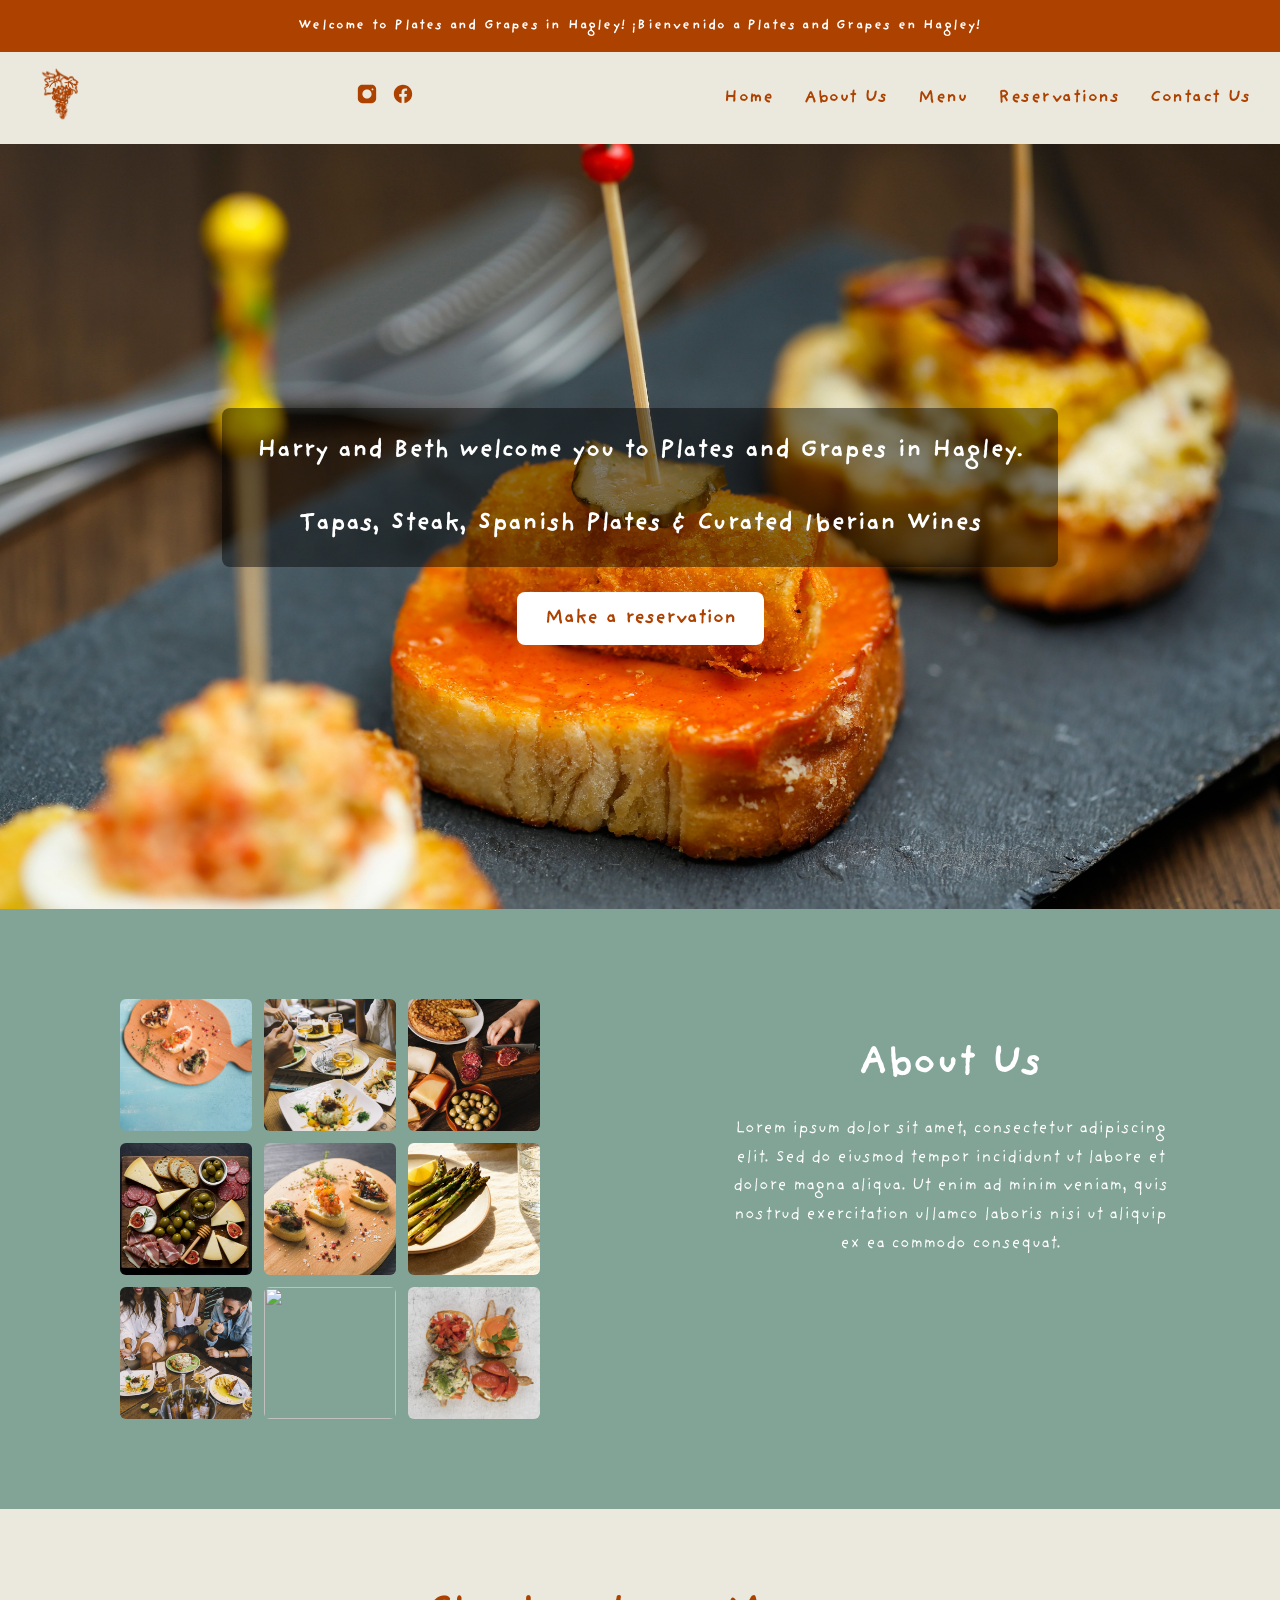
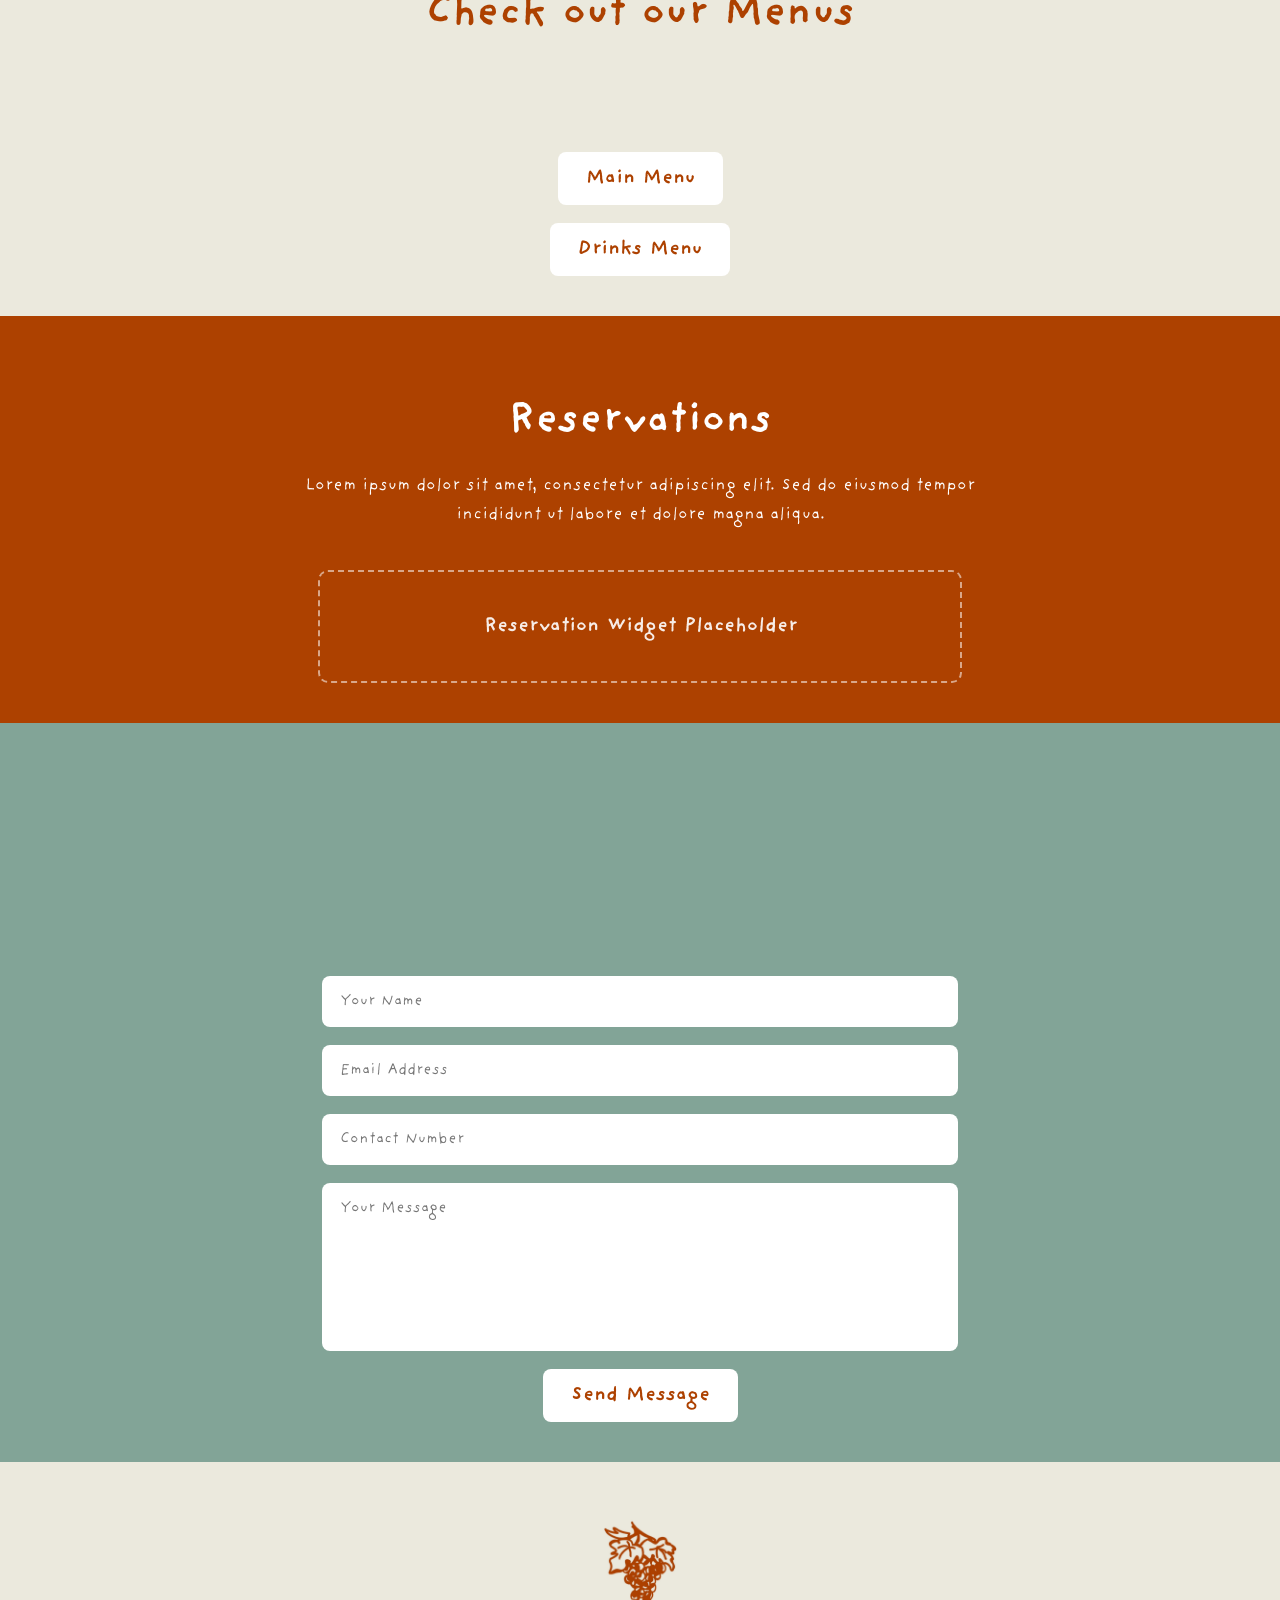
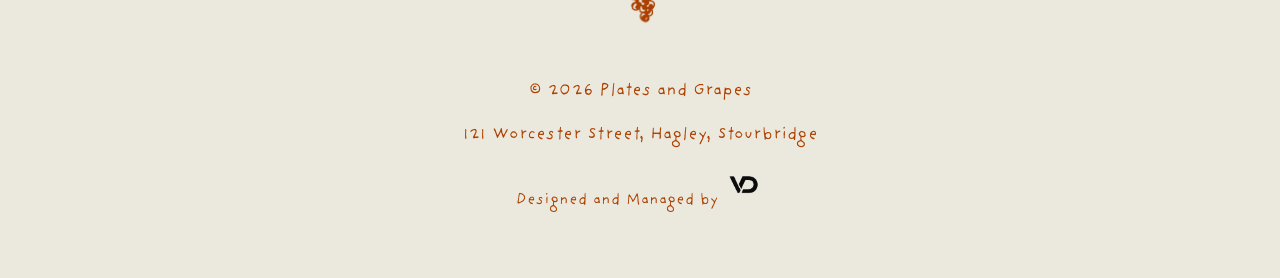
==== homepage.html @ f6e6edf5 "Update homepage.html" ====
<!DOCTYPE html>
<html lang="en">
<head>
    <meta charset="UTF-8">
    <title>Plates and Grapes</title>
    <meta name="viewport" content="width=device-width, initial-scale=1.0">

    <!-- FAVICONS -->
    <link rel="apple-touch-icon" sizes="57x57" href="images/favicons/apple-icon-57x57.png">
    <link rel="apple-touch-icon" sizes="60x60" href="images/favicons/apple-icon-60x60.png">
    <link rel="apple-touch-icon" sizes="72x72" href="images/favicons/apple-icon-72x72.png">
    <link rel="apple-touch-icon" sizes="76x76" href="images/favicons/apple-icon-76x76.png">
    <link rel="apple-touch-icon" sizes="114x114" href="images/favicons/apple-icon-114x114.png">
    <link rel="apple-touch-icon" sizes="120x120" href="images/favicons/apple-icon-120x120.png">
    <link rel="apple-touch-icon" sizes="144x144" href="images/favicons/apple-icon-144x144.png">
    <link rel="apple-touch-icon" sizes="152x152" href="images/favicons/apple-icon-152x152.png">
    <link rel="apple-touch-icon" sizes="180x180" href="images/favicons/apple-icon-180x180.png">

    <link rel="icon" type="image/png" sizes="192x192" href="images/favicons/android-icon-192x192.png">
    <link rel="icon" type="image/png" sizes="32x32" href="images/favicons/favicon-32x32.png">
    <link rel="icon" type="image/png" sizes="96x96" href="images/favicons/favicon-96x96.png">
    <link rel="icon" type="image/png" sizes="16x16" href="images/favicons/favicon-16x16.png">

    <link rel="manifest" href="/favicons/manifest.json">

    <meta name="msapplication-TileColor" content="#ffffff">
    <meta name="msapplication-TileImage" content="/favicons/ms-icon-144x144.png">
    <meta name="theme-color" content="#ffffff">

    <link rel="mask-icon" href="/favicons/safari-pinned-tab.svg" color="#ad4100">

    <!-- Main stylesheet -->
    <link rel="stylesheet" href="css/mainstyle.css">

    <!-- Smooth scrolling -->
    <style>
        html { scroll-behavior: smooth; }
    </style>
</head>
<body>

    <!-- Announcement Bar -->
    <div class="announcement-bar">
        Welcome to Plates and Grapes in Hagley! ¡Bienvenido a Plates and Grapes en Hagley!
    </div>

    <!-- Navigation Bar -->
    <nav class="navbar">

        <!-- Left: Logo -->
        <div class="nav-left">
            <img src="images/pglogo.jpg" alt="Plates and Grapes Logo" class="nav-logo">
        </div>

<div class="nav-social">
    <a href="https://instagram.com/platesandgrapeshagley" target="_blank" class="social-icon instagram-icon">
        <!-- Instagram SVG -->
        <svg viewBox="0 0 24 24" fill="#ad4100">
            <path d="M7 2C4.243 2 2 4.243 2 7V17C2 19.757 4.243 22 7 22H17C19.757 22 22 19.757 22 17V7C22 4.243 19.757 2 17 2H7ZM12 7C14.757 7 17 9.243 17 12C17 14.757 14.757 17 12 17C9.243 17 7 14.757 7 12C7 9.243 9.243 7 12 7ZM18 6C18.552 6 19 6.448 19 7C19 7.552 18.552 8 18 8C17.448 8 17 7.552 17 7C17 6.448 17.448 6 18 6Z"/>
        </svg>
    </a>

    <a href="https://facebook.com/profile.php?id=61583700819434" target="_blank" class="social-icon facebook-icon">
        <!-- Facebook SVG -->
        <svg viewBox="0 0 24 24" fill="#ad4100">
            <path d="M22 12C22 6.477 17.523 2 12 2C6.477 2 2 6.477 2 12C2 16.991 5.657 21.128 10.438 21.878V14.89H7.898V12H10.438V9.797C10.438 7.29 11.93 5.907 14.215 5.907C15.309 5.907 16.453 6.102 16.453 6.102V8.562H15.193C13.95 8.562 13.563 9.333 13.563 10.126V12H16.336L15.893 14.89H13.563V21.878C18.343 21.128 22 16.991 22 12Z"/>
        </svg>
    </a>
</div>

        <!-- Desktop Menu -->
        <div class="nav-right">
            <a href="#hero">Home</a>
            <a href="#about-section">About Us</a>
            <a href="#menu-section">Menu</a>
            <a href="#reservations-section">Reservations</a>
            <a href="#contact-section">Contact Us</a>
        </div>

        <!-- Mobile Hamburger Icon -->
        <div class="hamburger">
            <span></span>
            <span></span>
            <span></span>
        </div>

    </nav>

    <!-- Divider Line + MOBILE MENU ANCHORED INSIDE -->
    <div class="nav-divider">

        <div class="mobile-menu">
            <a href="#hero">Home</a>
            <a href="#about-section">About Us</a>
            <a href="#menu-section">Menu</a>
            <a href="#reservations-section">Reservations</a>
            <a href="#contact-section">Contact Us</a>
        </div>

    </div>

    <!-- HERO SLIDESHOW -->
<div class="hero-slideshow" id="hero">
    <div class="slide" style="background-image: url('images/hero1.jpg');"></div>
    <div class="slide" style="background-image: url('images/hero2.jpg');"></div>
  
    <div class="hero-overlay">
        <div class="hero-text">
            Harry and Beth welcome you to Plates and Grapes in Hagley.
            <br><br>
            Tapas, Steak, Spanish Plates & Curated Iberian Wines
        </div>
        <a href="#reservations-section" class="hero-button">Make a reservation</a>

    </div>
</div>

<!-- ABOUT US SECTION -->
<section class="about-section" id="about-section">
    <div class="about-container">

    <div class="about-left">
        <div class="about-grid">
            <img src="images/about1.webp" alt="">
            <img src="images/about2.webp" alt="">
            <img src="images/about3.webp" alt="">
            <img src="images/about4.webp" alt="">
            <img src="images/about5.webp" alt="">
            <img src="images/about6.webp" alt="">
            <img src="images/about7.webp" alt="">
            <img src="images/about8.webp" alt="">
            <img src="images/about9.webp" alt="">
        </div>
    </div>

    <div class="about-right">
        <div class="about-text">
            <h2>About Us</h2>
            <p>
                Lorem ipsum dolor sit amet, consectetur adipiscing elit. 
                Sed do eiusmod tempor incididunt ut labore et dolore magna aliqua. 
                Ut enim ad minim veniam, quis nostrud exercitation ullamco laboris 
                nisi ut aliquip ex ea commodo consequat.
            </p>
        </div>
    </div>

</div>

</section>

<!-- MENU INTRO SECTION -->
<section class="menu-intro" id="menu-section">
    <div class="menu-intro-container">
        <h2>Check out our Menus</h2>
        <p>
            Lorem ipsum dolor sit amet, consectetur adipiscing elit. 
            Sed do eiusmod tempor incididunt ut labore et dolore magna aliqua.
        </p>
<div class="menu-buttons">
    <a href="menu.html" class="menu-btn">Main Menu</a>
    <a href="drinks.html" class="menu-btn">Drinks Menu</a>
</div>

    </div>
</section>

<!-- RESERVATIONS SECTION -->
<section class="reservations-section" id="reservations-section">
    <div class="reservations-container">
        <h2>Reservations</h2>
        <p>
            Lorem ipsum dolor sit amet, consectetur adipiscing elit. 
            Sed do eiusmod tempor incididunt ut labore et dolore magna aliqua.
        </p>

        <!-- Placeholder for reservation widget -->
        <div class="reservation-widget-placeholder">
            Reservation Widget Placeholder
        </div>
    </div>
</section>

<!-- CONTACT SECTION -->
<section class="contact-section" id="contact-section">
    <div class="contact-container">
        <h2>Contact Us</h2>
        <p>
            Lorem ipsum dolor sit amet, consectetur adipiscing elit. 
            Sed do eiusmod tempor incididunt ut labore et dolore magna aliqua.
        </p>

        <form class="contact-form">
            <input type="text" placeholder="Your Name" required>
            <input type="email" placeholder="Email Address" required>
            <input type="text" placeholder="Contact Number" required>
            <textarea placeholder="Your Message" required></textarea>

            <button type="submit" class="contact-btn">Send Message</button>
        </form>
    </div>
</section>

<!-- FOOTER SECTION -->
<footer class="footer-section">
    <div class="footer-container">

        <img src="images/pglogo.jpg" alt="Plates and Grapes Logo" class="footer-logo">

        <p class="footer-copy">
            © 2026 Plates and Grapes
        </p>

        <p class="footer-copy">
            121 Worcester Street, Hagley, Stourbridge
        </p>

        <p class="footer-design">
            Designed and Managed by 
            <a href="https://www.variodesigns.co.uk" target="_blank"><img src="images/variologo.png" alt="Example" width="40" height="40"></a>
        </p>

    </div>
</footer>


   <!-- Mobile Menu Script -->
<script src="js/menu.js"></script>

<script>
document.addEventListener("DOMContentLoaded", () => {

    // All elements that should animate on scroll
    const targets = [
        document.querySelector(".menu-intro h2"),
        document.querySelector(".menu-intro p"),
        document.querySelector(".contact-section h2"),
        document.querySelector(".contact-section p")
    ];

    function handleScroll() {
        const triggerPoint = window.innerHeight * 0.85;

        targets.forEach((el) => {
            if (!el.classList.contains("visible")) {
                const rect = el.getBoundingClientRect();
                if (rect.top < triggerPoint) {
                    el.classList.add("visible");
                }
            }
        });
    }

    handleScroll();
    window.addEventListener("scroll", handleScroll);
});
</script>

<!-- FULLSCREEN MENU VIEWER -->
<div id="menu-viewer" class="menu-viewer">
    <span class="menu-viewer-close"></span>
    <img id="menu-viewer-img" src="" alt="Menu Image">
</div>

</body>
</html>
---- css/mainstyle.css ----
/* Load your custom font */
@font-face {
    font-family: "Providence Sans Pro";
    src: url("../fonts/providencesansbold.otf") format("opentype");
    font-weight: 700;
    font-style: normal;
}

@font-face {
    font-family: "Providence Sans Regular";
    src: url("../fonts/providencesanregular.otf") format("opentype");
    font-weight: 400;
    font-style: normal;
}

/* Global page styling */
body {
    margin: 0;
    padding: 0;
    background: #ebe9dd;
    font-family: "Providence Sans Pro", sans-serif;
}

/* Announcement Bar */
.announcement-bar {
    background: #ad4100;
    color: #ffffff;
    text-align: center;
    padding: 16px 10px;
    font-size: 14px;
    letter-spacing: 1.2px;
}

/* Navigation Bar */
.navbar {
    background: #ebe9dd;
    display: flex;
    justify-content: space-between;
    align-items: center;
    padding: 12px 30px;
    z-index: 1000;
}

.nav-social {
    display: flex;
    align-items: center;
    gap: 14px;
    margin-right: 20px;
}

.nav-social svg {
    width: 22px;
    height: 22px;
    fill: #ad4100;
    transition: opacity 0.2s ease;
}

.nav-social a:hover svg {
    opacity: 0.7;
}

@media (max-width: 768px) {

    /* Left column: logo */
    .nav-left {
        flex: 1;
        display: flex;
        justify-content: flex-start;
    }

    /* Center column: icons */
    .nav-center {
        flex: 1;
        display: flex;
        justify-content: center;
        margin: 0; 
    }

    /* Right column: hamburger */
    .hamburger {
        flex: 1;
        display: flex;
        justify-content: flex-end;
        z-index: 9999;
    }

    /* Hide desktop menu on mobile */
    .nav-right {
        display: none;
    }
}


/* Logo */
.nav-logo {
    height: 60px;
    width: auto;
}

/* Menu Links */
.nav-right a {
    margin-left: 25px;
    text-decoration: none;
    color: #ad4100;
    font-size: 18px;
    font-weight: 700;
    letter-spacing: 0.5px;
}

.nav-right a:hover {
    opacity: 0.7;
}

/* Divider Line */
.nav-divider {
    width: 100%;
    height: auto;
    background: #ad4100;
    position: relative;
    z-index: 999;
}

/* HERO SLIDESHOW */
.hero-slideshow {
    width: 100%;
    height: 85vh;
    position: relative;
    overflow: hidden;
}

.hero-slideshow .slide {
    position: absolute;
    top: 0;
    left: 0;
    width: 100%;
    height: 100%;
    background-size: cover;
    background-position: center;
    opacity: 0;
    transition: opacity 1s ease-in-out;
}

/* First slide visible instantly */
.hero-slideshow .slide:first-child {
    opacity: 1;
}

.hero-slideshow .slide.active {
    opacity: 1;
}

/* MOBILE HERO HEIGHT */
@media (max-width: 600px) {
    .hero-slideshow {
        height: 65vh;
    }
}

/* HERO OVERLAY */
.hero-overlay {
    position: absolute;
    top: 0;
    left: 0;
    width: 100%;
    height: 100%;
    display: flex;
    flex-direction: column;
    justify-content: center;
    align-items: center;
    pointer-events: none;
}

.hero-text {
    background: rgba(0, 0, 0, 0.45);
    padding: 25px 35px;
    border-radius: 8px;
    color: #ffffff;
    font-family: "Providence Sans Pro", sans-serif;
    font-size: 26px;
    text-align: center;
    max-width: 60%;
    line-height: 1.4;
}

/* MOBILE OVERLAY TEXT */
@media (max-width: 600px) {
    .hero-text {
        font-size: 18px;
        padding: 18px 22px;
        max-width: 75%;
    }
}

/* HERO BUTTON */
.hero-button {
    margin-top: 25px;
    background: #ffffff;
    color: #ad4100;
    font-family: "Providence Sans Pro", sans-serif;
    font-size: 20px;
    font-weight: 700;
    padding: 12px 28px;
    border-radius: 8px;
    text-decoration: none;
    display: inline-block;
    transition: 0.3s ease;
    width: auto;
    max-width: 70%;
    text-align: center;
    pointer-events: auto;
}

.hero-button:hover {
    background: #f5f5f5;
    transform: translateY(-2px);
}

/* HAMBURGER ICON (hidden on desktop) */
.hamburger {
    display: none;
    flex-direction: column;
    cursor: pointer;
    gap: 5px;
    position: relative;
    z-index: 9999;
}

.hamburger span {
    width: 28px;
    height: 3px;
    background: #ad4100;
    border-radius: 2px;
}

/* =============================== */
/* MOBILE MENU */
/* =============================== */

.mobile-menu {
    position: absolute;
    top: 4px;
    left: 0;
    width: 100%;
    background: #ebe9dd;
    display: flex;
    flex-direction: column;
    align-items: center;
    gap: 25px;
    padding: 0;
    max-height: 0;
    overflow: hidden;
    transition: max-height 0.4s ease;
    z-index: 2000;
}

.mobile-menu.open {
    max-height: 350px;
    padding: 20px 0;
}

.mobile-menu a {
    font-family: "Providence Sans Pro", sans-serif;
    font-size: 26px;
    color: #ad4100;
    text-decoration: none;
    font-weight: 700;
}

/* MOBILE BREAKPOINT */
@media (max-width: 900px) {
    .nav-right {
        display: none;
    }

    .hamburger {
        display: flex;
    }
}

/* ABOUT US SECTION */
.about-section {
    background: #82a497;
    padding: 30px 0;
}

/* 50/50 SPLIT CONTAINER */
.about-container {
    display: flex;
    justify-content: center;
    align-items: flex-start;
    gap: 40px;
    padding: 60px 0;
    max-width: 1200px;
    margin: 0 auto;
}

/* LEFT + RIGHT HALVES */
.about-left,
.about-right {
    flex: 1;
    display: flex;
    justify-content: center;
}

/* RIGHT SIDE: */
.about-right {
    align-items: flex-start;
}

/* LEFT SIDE: */
.about-left {
    align-items: center;
}

/* 3x3 GRID */
.about-grid {
    display: grid;
    grid-template-columns: repeat(3, 1fr);
    gap: 12px;
    width: 100%;
    max-width: 420px;
}

.about-grid img {
    width: 100%;
    height: 100%;
    object-fit: cover;
    border-radius: 6px;
}

/* TEXT BLOCK */
.about-text {
    max-width: 450px;
    text-align: center;
    color: white;
    margin-top: 0;
}

.about-text h2 {
    font-family: "Providence Sans Pro", sans-serif;
    font-size: 42px;
    margin-bottom: 20px;
}

.about-text p {
    font-family: "Providence Sans Regular", sans-serif;
    font-size: 18px;
    line-height: 1.6;
}

/* MOBILE STACKING */
@media (max-width: 768px) {
    .about-container {
        flex-direction: column;
        gap: 40px;
        align-items: center;
    }

    .about-left,
    .about-right {
        flex: unset;
        width: 100%;
        justify-content: center;
        align-items: center;
    }

    .about-grid {
        max-width: 350px;
    }

    .about-text {
        max-width: 90%;
    }

    .about-left {
        order: 2;
    }

    .about-right {
        order: 1;
    }
}

@media (max-width: 768px) {
    .about-section {
        padding-top: 5px;
    }

    .about-container {
        padding-top: 5px;
    }
}

/* MENU INTRO SECTION */
.menu-intro {
    background: #ebe9dd;
    padding: 40px 0;
    text-align: center;
}

.menu-intro-container {
    width: 90%;
    max-width: 900px;
    margin: 0 auto;
}

/* START HIDDEN (scroll-trigger prep) */
.menu-intro h2,
.menu-intro p {
    opacity: 0;
    transform: translateY(20px);
    transition: all 0.8s ease;
}

/* WHEN VISIBLE */
.menu-intro h2.visible {
    animation: slideInLeft 0.9s ease forwards;
}

.menu-intro p.visible {
    animation: slideInRight 0.9s ease forwards;
    animation-delay: 0.2s;
}

/* Header */
.menu-intro h2 {
    font-family: "Providence Sans Pro", sans-serif;
    font-size: 42px;
    color: #ad4100;
    margin-bottom: 20px;
}

/* Paragraph */
.menu-intro p {
    font-family: "Providence Sans Regular", sans-serif;
    font-size: 18px;
    line-height: 1.6;
    color: #333;
    max-width: 700px;
    margin: 0 auto;
}

/* MOBILE */
@media (max-width: 600px) {
    .menu-intro h2 {
        font-size: 32px;
    }

    .menu-intro p {
        font-size: 16px;
    }
}

/* ANIMATIONS */
@keyframes slideInLeft {
    0% {
        opacity: 0;
        transform: translateX(-60px);
    }
    100% {
        opacity: 1;
        transform: translateX(0);
    }
}

@keyframes slideInRight {
    0% {
        opacity: 0;
        transform: translateX(60px);
    }
    100% {
        opacity: 1;
        transform: translateX(0);
    }
}

/* MENU BUTTONS */
.menu-buttons {
    margin-top: 30px;
    display: flex;
    flex-direction: column;
    align-items: center;
    gap: 18px;
}

.menu-btn {
    background: #ffffff;
    color: #ad4100;
    font-family: "Providence Sans Pro", sans-serif;
    font-size: 20px;
    font-weight: 700;
    padding: 12px 28px;
    border-radius: 8px;
    text-decoration: none;
    display: inline-block;
    transition: 0.3s ease;
    width: auto;
    max-width: 70%;
    text-align: center;
}

.menu-btn:hover {
    background: #f5f5f5;
    transform: translateY(-2px);
}

/* RESERVATIONS SECTION */
.reservations-section {
    background: #ad4100;
    padding: 40px 0;
    text-align: center;
    color: white;
}

.reservations-container {
    width: 90%;
    max-width: 900px;
    margin: 0 auto;
}

.reservations-section h2 {
    font-family: "Providence Sans Pro", sans-serif;
    font-size: 42px;
    margin-bottom: 20px;
}

.reservations-section p {
    font-family: "Providence Sans Regular", sans-serif;
    font-size: 18px;
    line-height: 1.6;
    max-width: 700px;
    margin: 0 auto 40px auto;
    color: white;
}

/* Placeholder widget box */
.reservation-widget-placeholder {
    width: 100%;
    max-width: 600px;
    margin: 0 auto;
    padding: 40px 20px;
    border: 2px dashed rgba(255, 255, 255, 0.6);
    border-radius: 10px;
    font-family: "Providence Sans Pro", sans-serif;
    font-size: 20px;
    opacity: 0.9;
}

@media (max-width: 480px) {
    .reservation-widget-placeholder {
        max-width: 90%;
        padding: 25px 15px;
        font-size: 18px;
    }
}

/* CONTACT SECTION */
.contact-section {
    background: #82a497;
    padding: 40px 0;
    text-align: center;
    color: white;
}

.contact-container {
    width: 90%;
    max-width: 900px;
    margin: 0 auto;
}

.contact-section h2 {
    font-family: "Providence Sans Pro", sans-serif;
    font-size: 42px;
    margin-bottom: 20px;
    color: white;
}

.contact-section p {
    font-family: "Providence Sans Regular", sans-serif;
    font-size: 18px;
    line-height: 1.6;
    max-width: 700px;
    margin: 0 auto 40px auto;
    color: white;
}

/* CONTACT FORM */
.contact-form {
    display: flex;
    flex-direction: column;
    gap: 18px;
    width: 100%;
    max-width: 600px;
    margin: 0 auto;
    align-items: center;
}

.contact-form input,
.contact-form textarea {
    width: 100%;
    padding: 14px 18px;
    border-radius: 8px;
    border: none;
    font-family: "Providence Sans Regular", sans-serif;
    font-size: 16px;
    outline: none;
}

.contact-form textarea {
    height: 140px;
    resize: none;
}

/* SEND MESSAGE BUTTON */
.contact-btn {
    background: #ffffff;
    color: #ad4100;
    font-family: "Providence Sans Pro", sans-serif;
    font-size: 20px;
    font-weight: 700;
    padding: 12px 28px;
    border-radius: 8px;
    text-decoration: none;
    display: inline-block;
    transition: 0.3s ease;
    width: auto;
    max-width: 70%;
    text-align: center;
    border: none;
    cursor: pointer;
}

.contact-btn:hover {
    background: #f5f5f5;
    transform: translateY(-2px);
}

/* START HIDDEN (scroll-trigger prep) */
.contact-section h2,
.contact-section p {
    opacity: 0;
    transform: translateY(20px);
    transition: all 0.8s ease;
}

/* WHEN VISIBLE */
.contact-section h2.visible {
    animation: slideInRight 0.9s ease forwards;
}

.contact-section p.visible {
    animation: slideInLeft 0.9s ease forwards;
    animation-delay: 0.2s;
}

@media (max-width: 480px) {
    .contact-form input,
    .contact-form textarea {
        width: 95%;
    }
}

/* FOOTER SECTION */
.footer-section {
    background: #ebe9dd;
    padding: 50px 0;
    text-align: center;
    color: #ad4100;
}

.footer-container {
    width: 90%;
    max-width: 900px;
    margin: 0 auto;
}

.footer-logo {
    width: 120px;
    height: auto;
    margin-bottom: 20px;
}

.footer-copy {
    font-family: "Providence Sans Regular", sans-serif;
    font-size: 18px;
    margin-bottom: 10px;
    color: #ad4100;
}

.footer-design {
    font-family: "Providence Sans Regular", sans-serif;
    font-size: 16px;
    color: #ad4100;
}

.footer-design a {
    color: #ad4100;
    text-decoration: none;
    font-weight: 700;
}

.footer-design a:hover {
    opacity: 0.7;
}

/* FULLSCREEN MENU VIEWER */
.menu-viewer {
    position: fixed;
    top: 0;
    left: 0;
    width: 100%;
    height: 100%;
    background: rgba(0,0,0,0.85);
    display: flex;
    justify-content: center;
    align-items: center;
    padding: 20px;
    z-index: 5000;
    opacity: 0;
    pointer-events: none;
    transition: opacity 0.3s ease;
}

.menu-viewer.active {
    opacity: 1;
    pointer-events: auto;
}

.menu-viewer img {
    max-width: 95%;
    max-height: 95%;
    border-radius: 10px;
    box-shadow: 0 0 20px rgba(0,0,0,0.4);
}

/* MOBILE FIX — Perfect centering + safe sizing */
@media (max-width: 600px) {

    .menu-viewer {
        display: flex;
        justify-content: center;
        align-items: center;
        padding: 0;
    }

    .menu-viewer img {
        max-width: 100vw;
        max-height: 100vh;
        width: auto;
        height: auto;
        object-fit: contain;
        display: block;
        margin: 0 auto;
    }

    .menu-viewer-close {
        top: 15px;
        right: 15px;
        width: 28px;
        height: 28px;
    }
}


/* CLEAN CLOSE BUTTON (SVG, NO EMOJI) */
.menu-viewer-close {
    position: absolute;
    top: 20px;
    right: 20px;
    width: 32px;
    height: 32px;
    cursor: pointer;
    z-index: 6000;
}

/* Draw the X using CSS lines */
.menu-viewer-close::before,
.menu-viewer-close::after {
    content: "";
    position: absolute;
    top: 0;
    left: 15px;
    width: 2px;
    height: 32px;
    background: white;
}

.menu-viewer-close::before {
    transform: rotate(45deg);
}

.menu-viewer-close::after {
    transform: rotate(-45deg);
}

/* MOBILE SIZE FIX */
@media (max-width: 600px) {
    .menu-viewer-close {
        top: 15px;
        right: 15px;
        width: 26px;
        height: 26px;
    }

    .menu-viewer-close::before,
    .menu-viewer-close::after {
        height: 26px;
        left: 12px;
    }
}

@media (max-width: 768px) {

    /* Force 3-column layout */
    .navbar {
        display: flex;
        justify-content: space-between;
        align-items: center;
    }

    .nav-left,
    .nav-social,
    .hamburger {
        flex: 1;
        display: flex;
        align-items: center;
    }

    /* Left column: logo */
    .nav-left {
        justify-content: flex-start;
    }

    /* Center column: icons */
    .nav-social {
        justify-content: center;
        margin-right: 0 !important;
    }

    /* Right column: hamburger */
    .hamburger {
        justify-content: flex-end;
    }

    /* Hide desktop menu */
    .nav-right {
        display: none !important;
    }
}
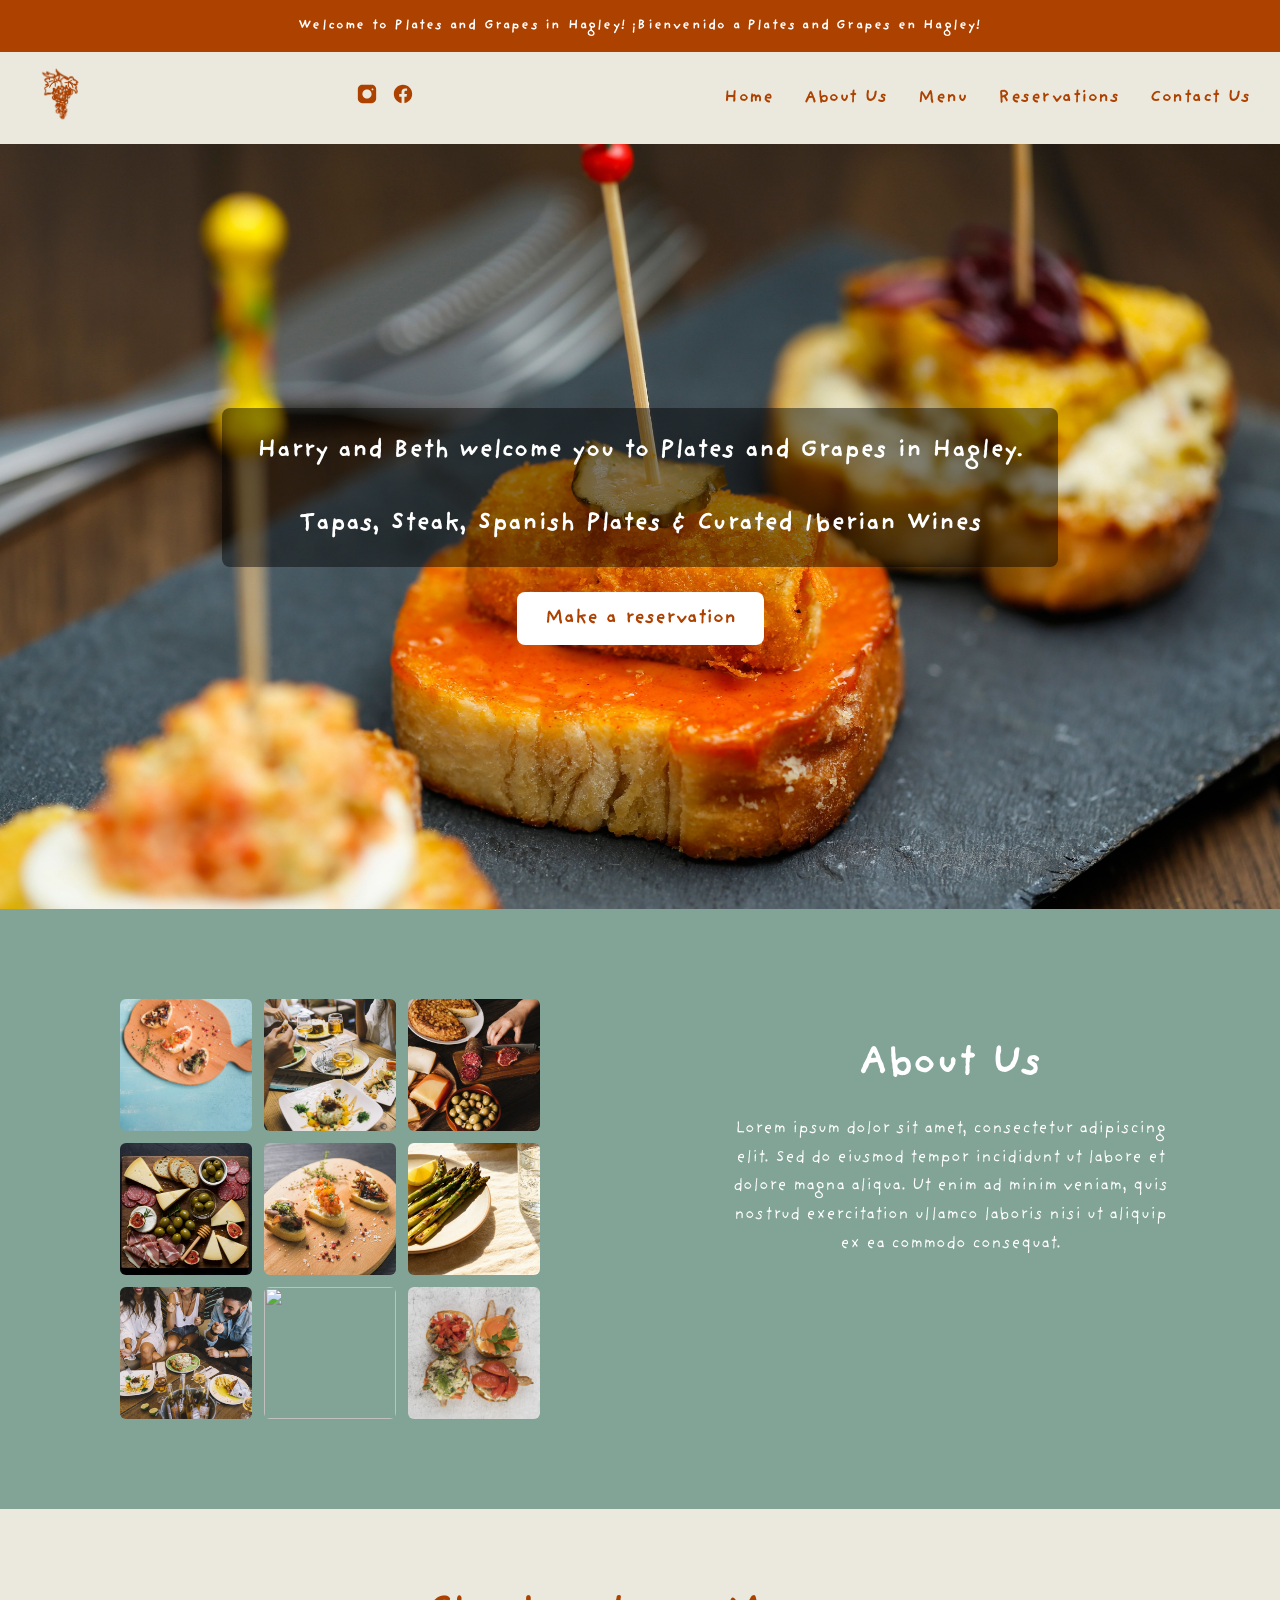
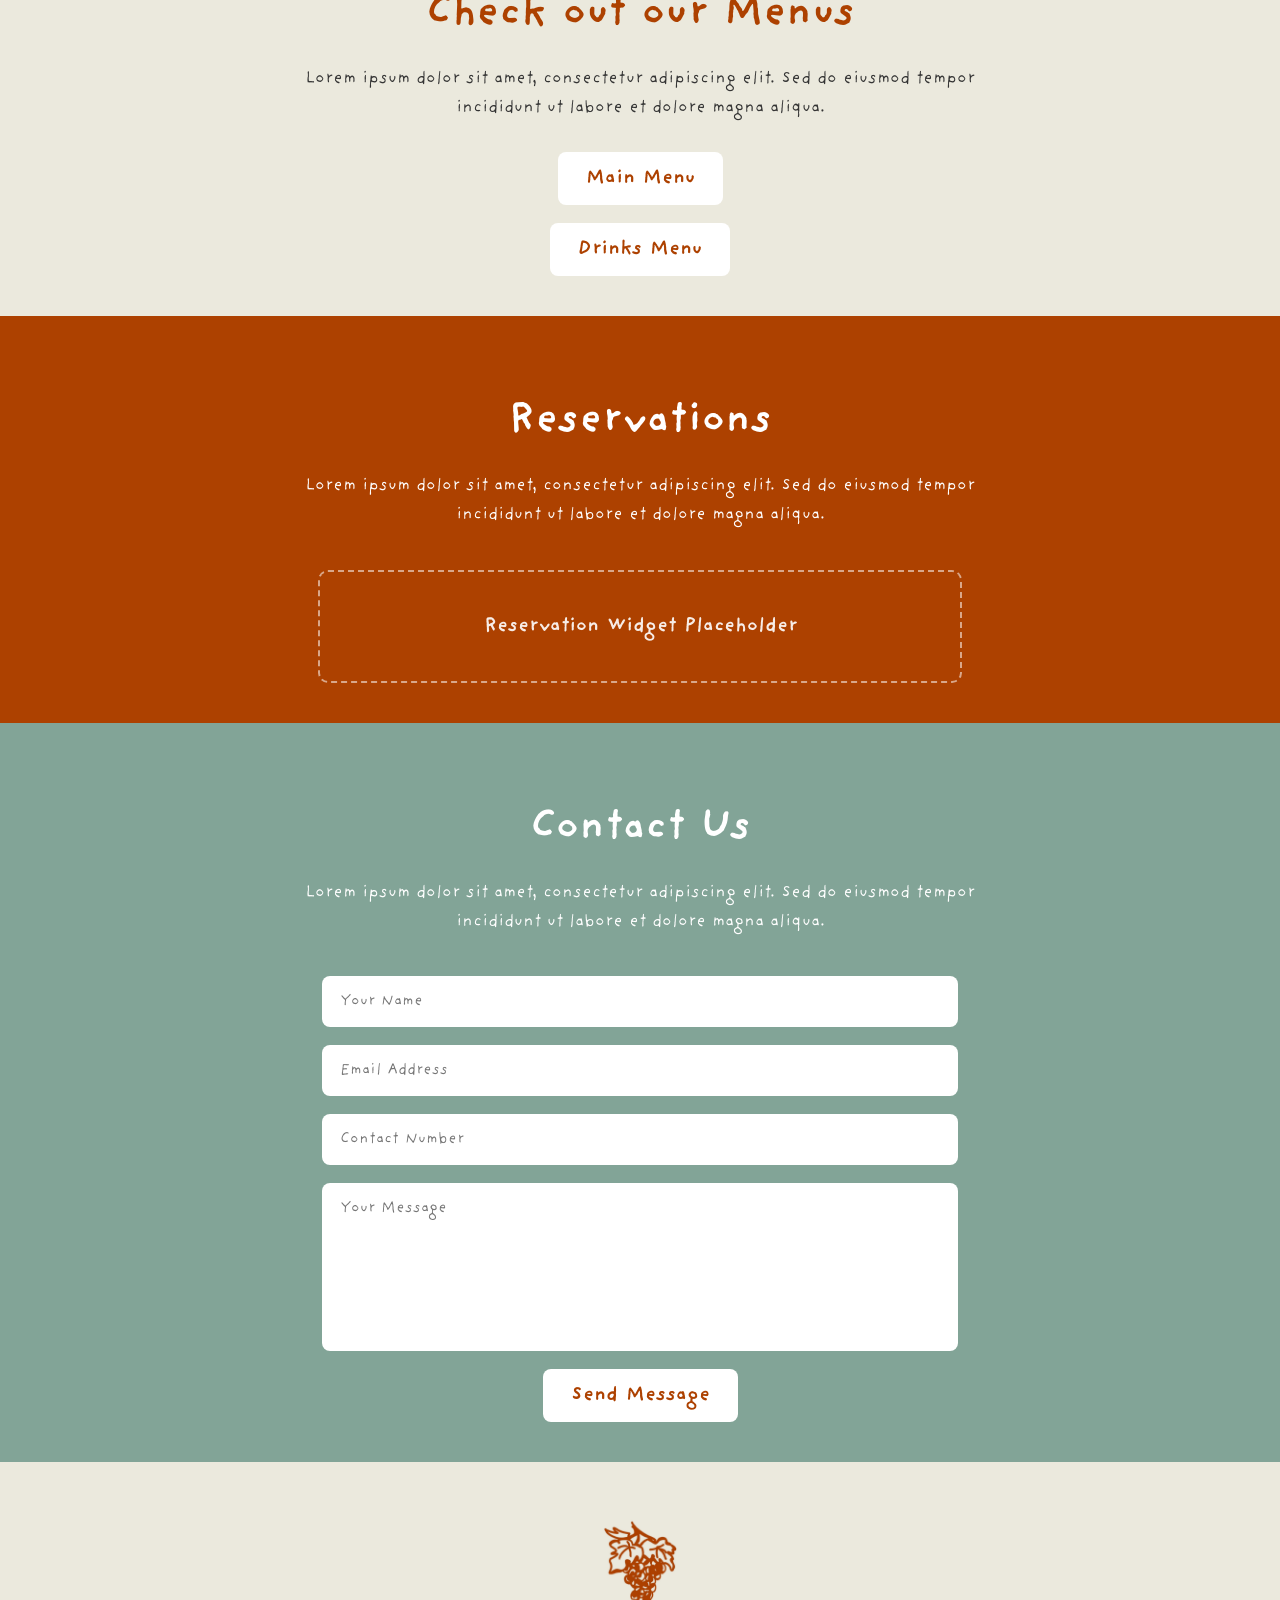
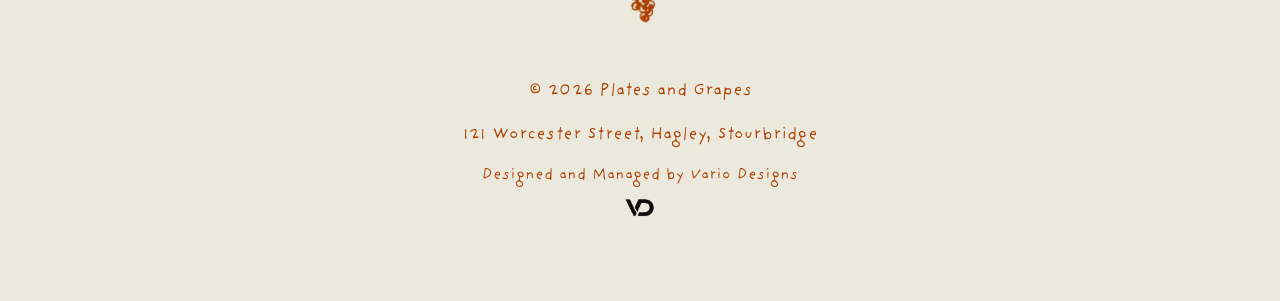
==== commit ab8c1033: "Update homepage.html" ====
--- a/homepage.html
+++ b/homepage.html
@@ -216,7 +216,7 @@
         </p>
 
         <p class="footer-design">
-            Designed and Managed by 
+            Designed and Managed by Vario Designs<br>
             <a href="https://www.variodesigns.co.uk" target="_blank"><img src="images/variologo.png" alt="Example" width="40" height="40"></a>
         </p>
 
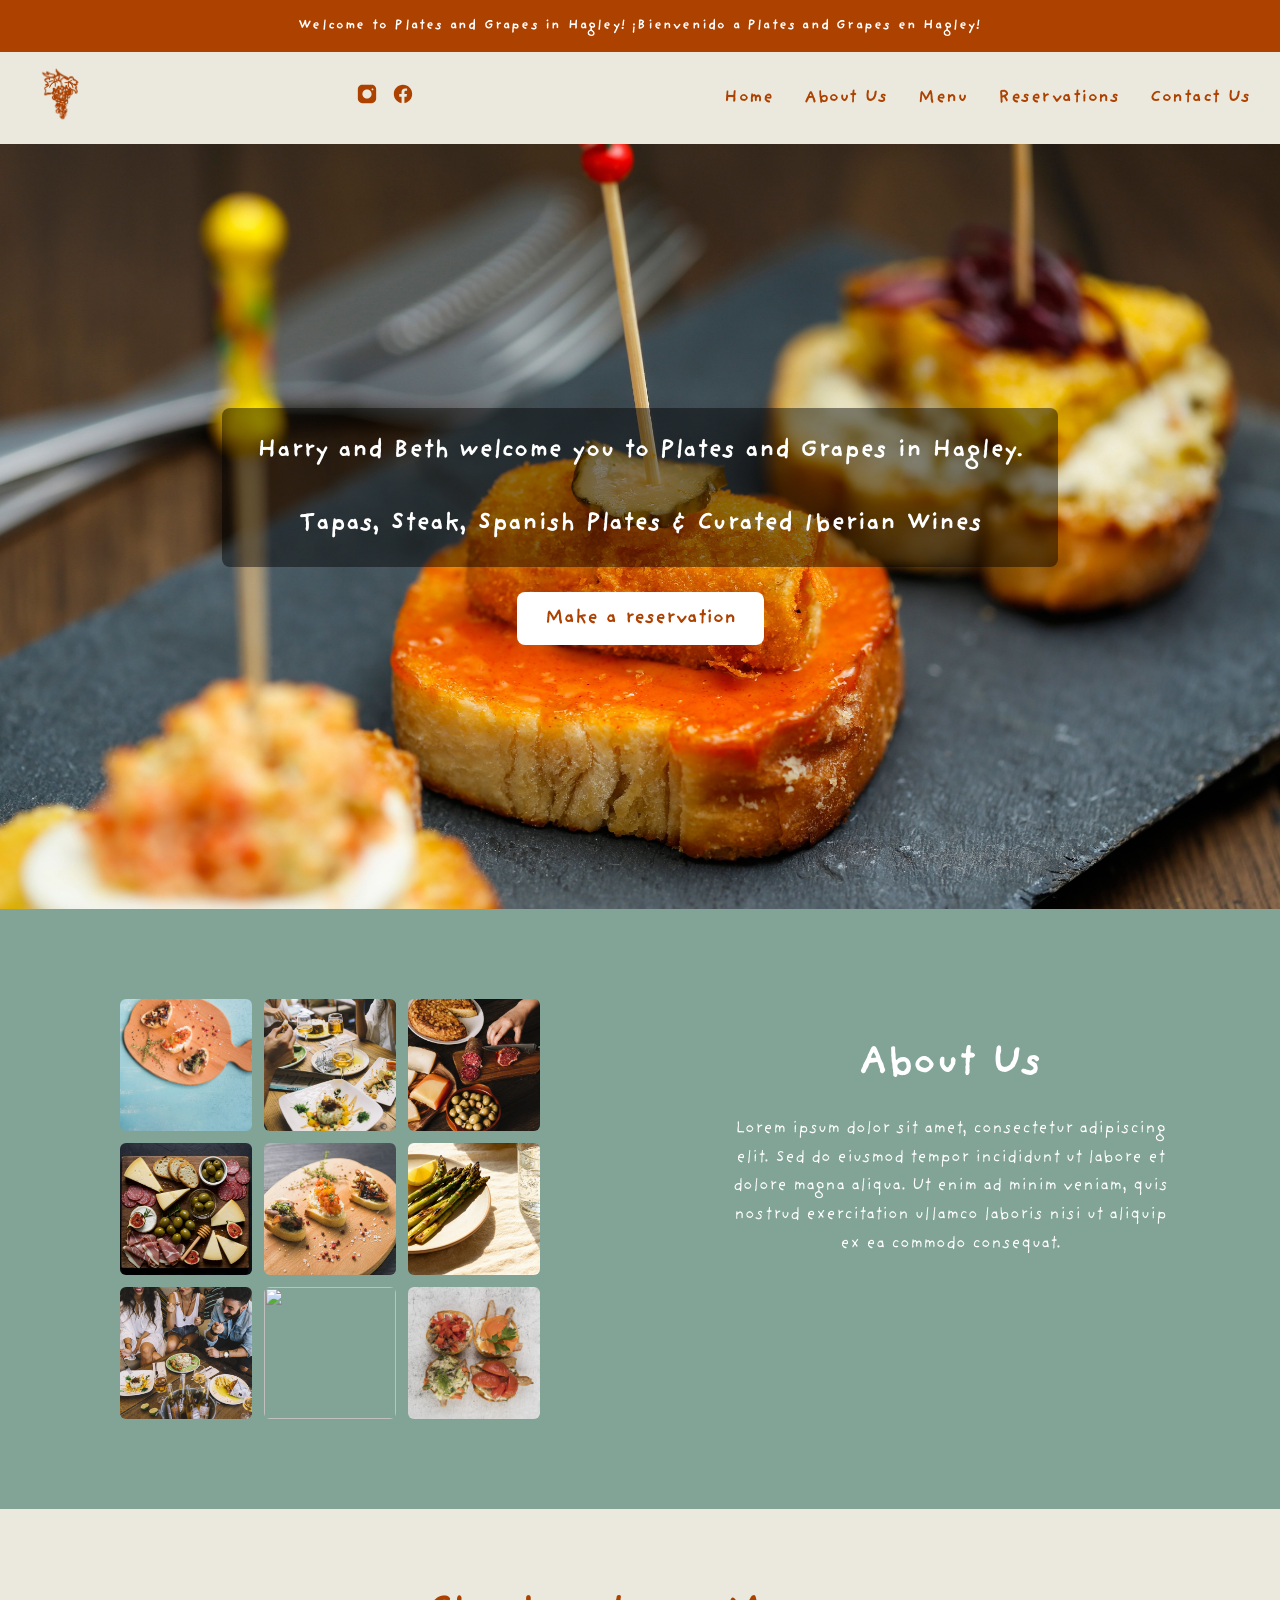
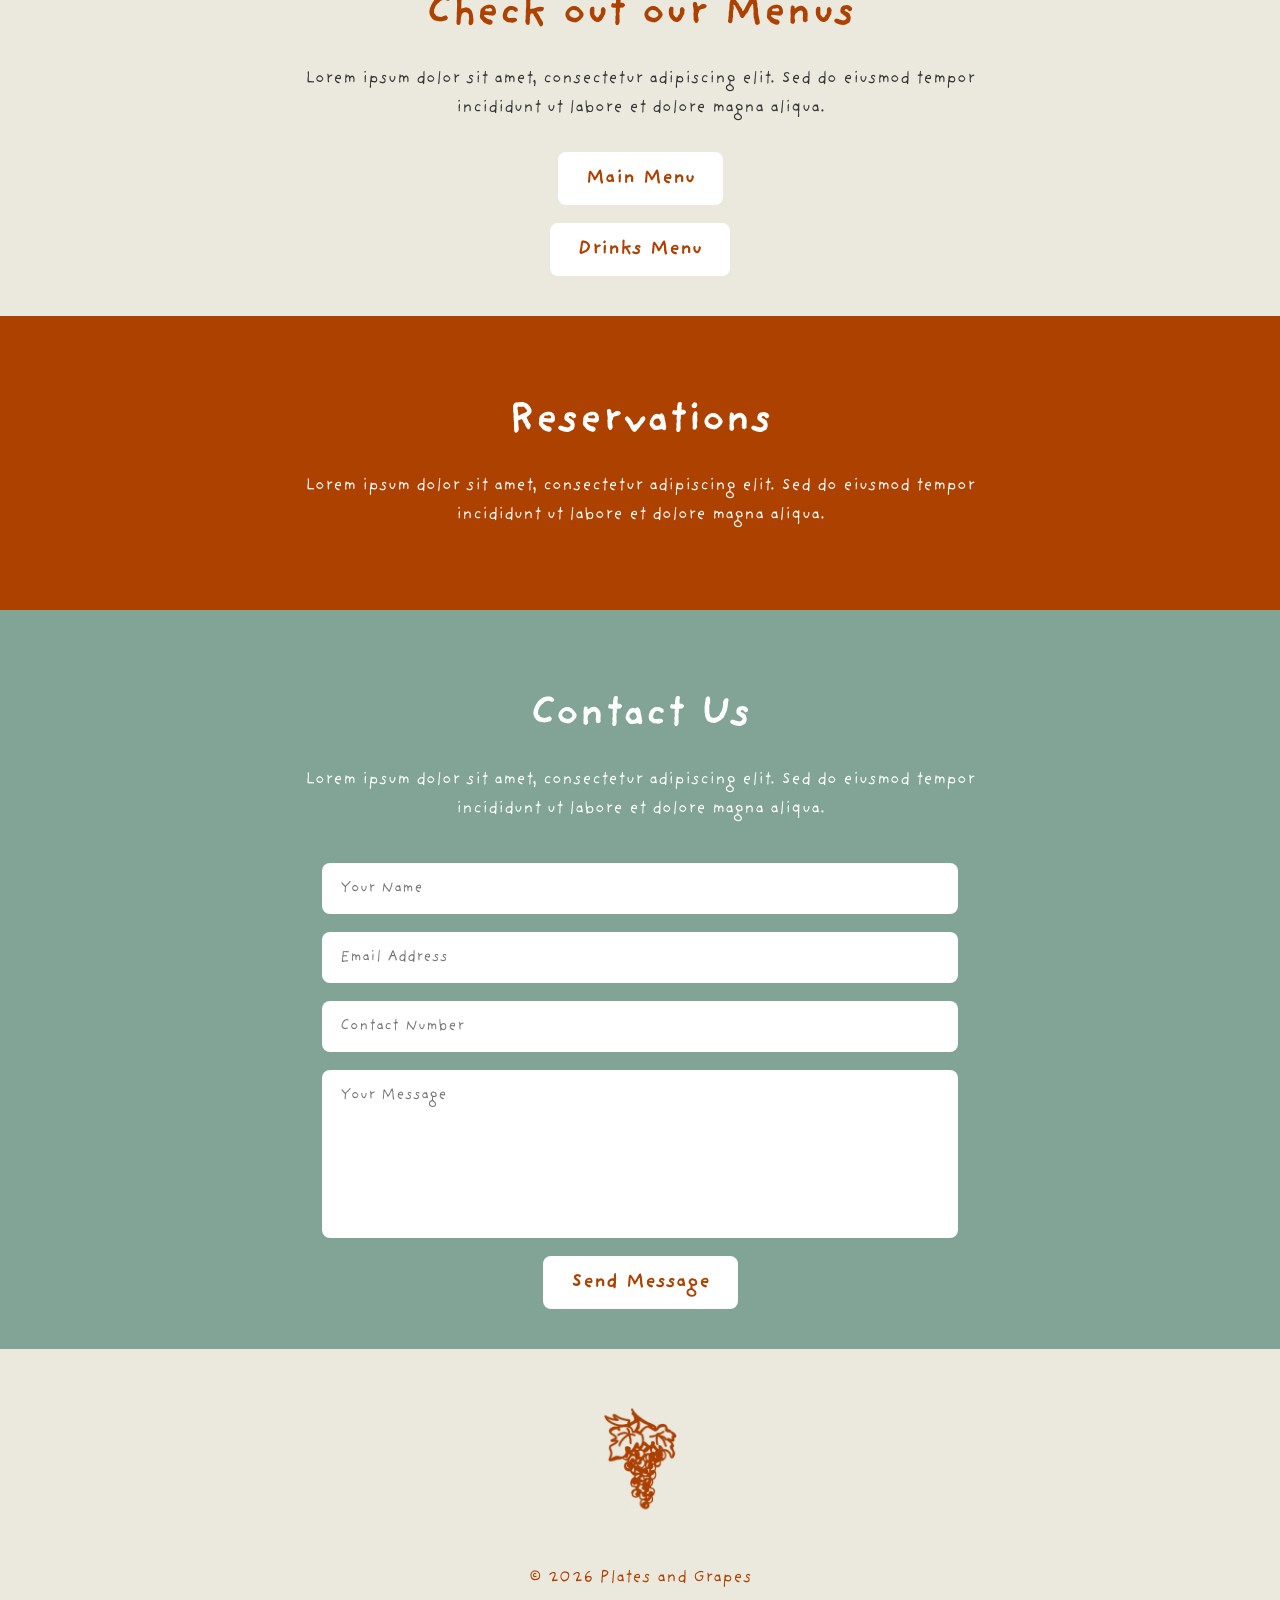
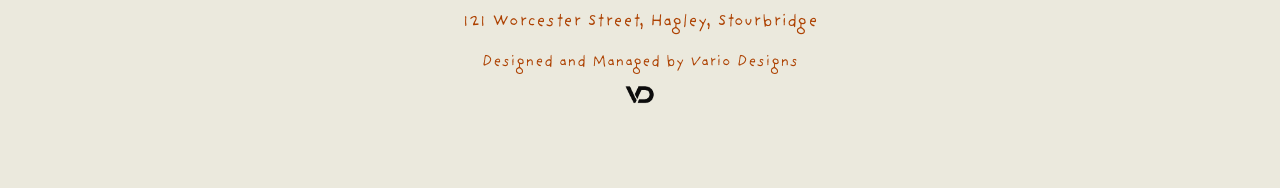
==== commit 9f3667ac: "Update homepage.html" ====
--- a/homepage.html
+++ b/homepage.html
@@ -175,9 +175,7 @@
         </p>
 
         <!-- Placeholder for reservation widget -->
-        <div class="reservation-widget-placeholder">
-            Reservation Widget Placeholder
-        </div>
+       <div id="sevenrooms-widget"></div>
     </div>
 </section>
 
@@ -261,6 +259,26 @@
     <span class="menu-viewer-close"></span>
     <img id="menu-viewer-img" src="" alt="Menu Image">
 </div>
+<script>
+  (function(d, s, id) {
+    var js, sr = d.getElementsByTagName(s)[0];
+    if (d.getElementById(id)) return;
+    js = d.createElement(s);
+    js.id = id;
+    js.src = "https://www.sevenrooms.com/widget/embed.js";
+    sr.parentNode.insertBefore(js, sr);
+  }(document, "script", "sevenrooms-widget-script"));
+</script>
+
+<script>
+  window.SevenroomsWidget = window.SevenroomsWidget || [];
+  window.SevenroomsWidget.push({
+    venueId: "YOUR_VENUE_ID_HERE",
+    type: "reservations",
+    targetId: "sevenrooms-widget",
+    inline: true
+  });
+</script>
 
 </body>
 </html>
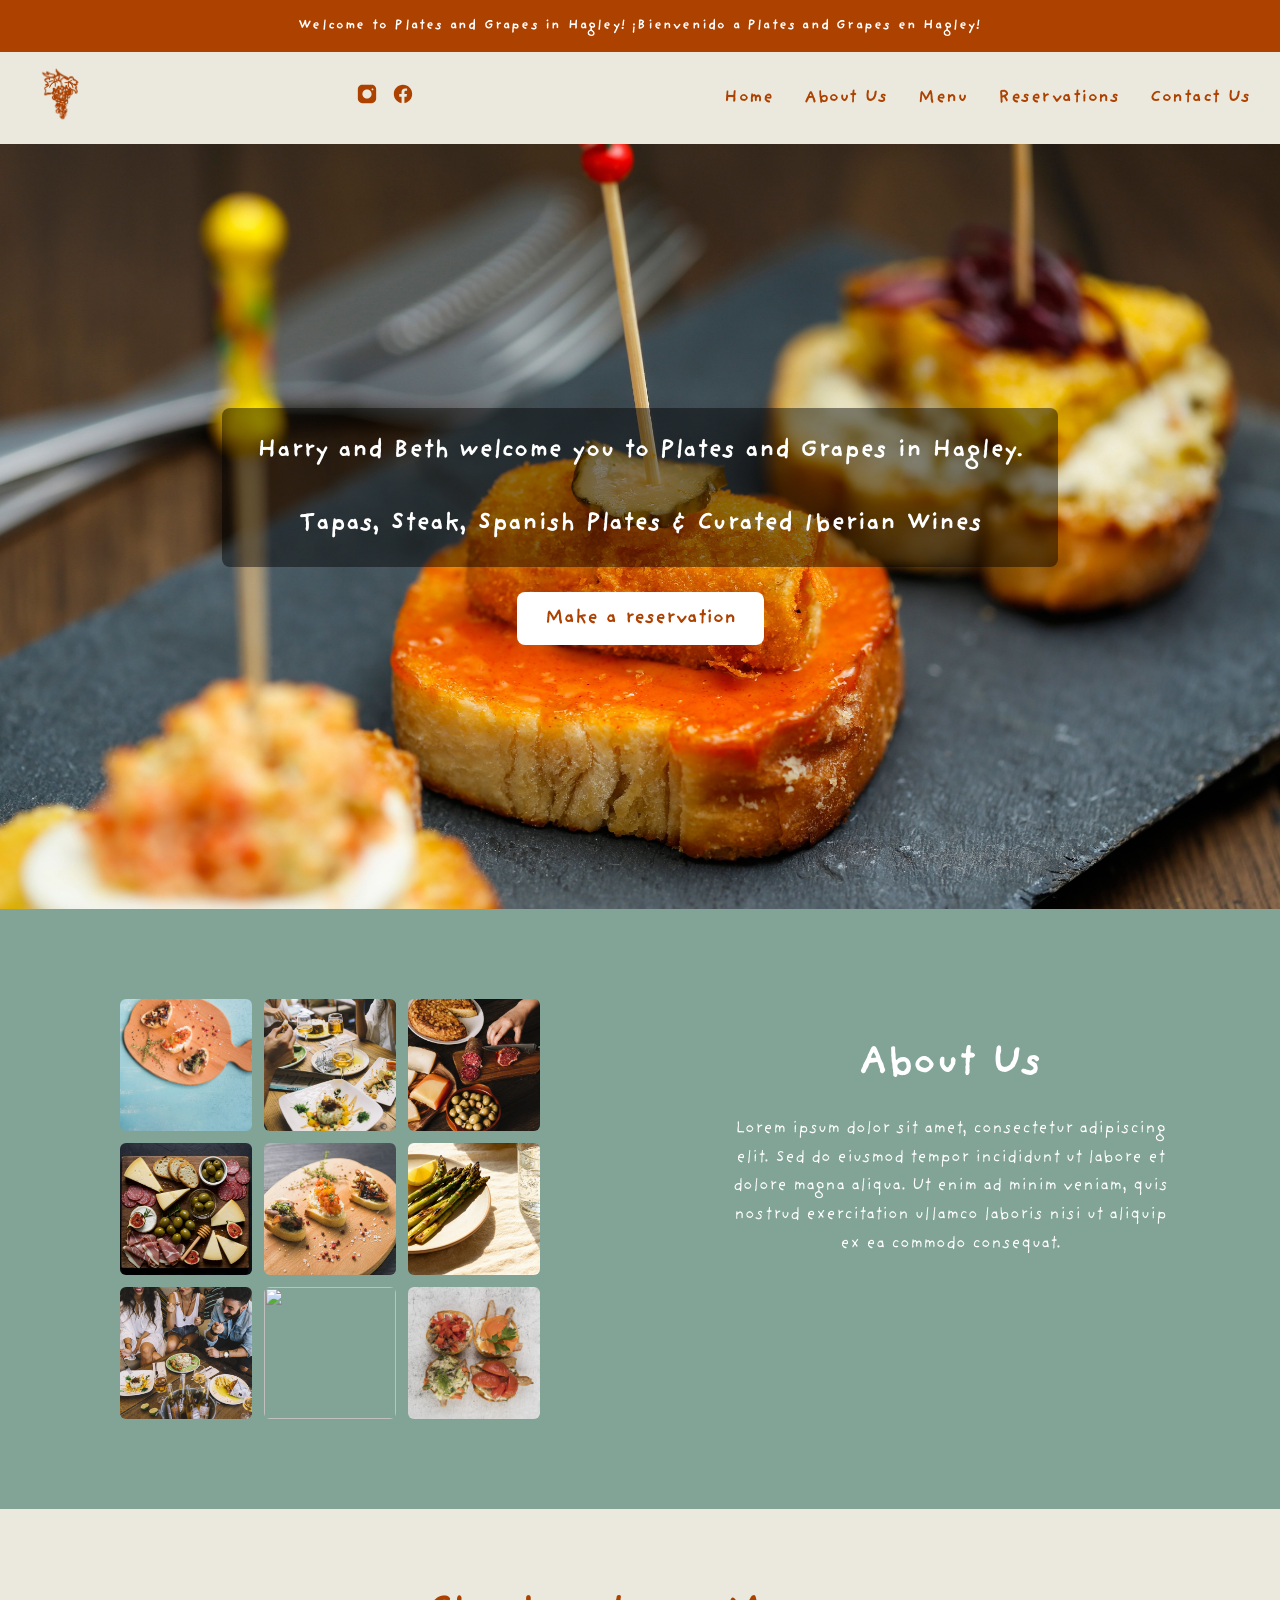
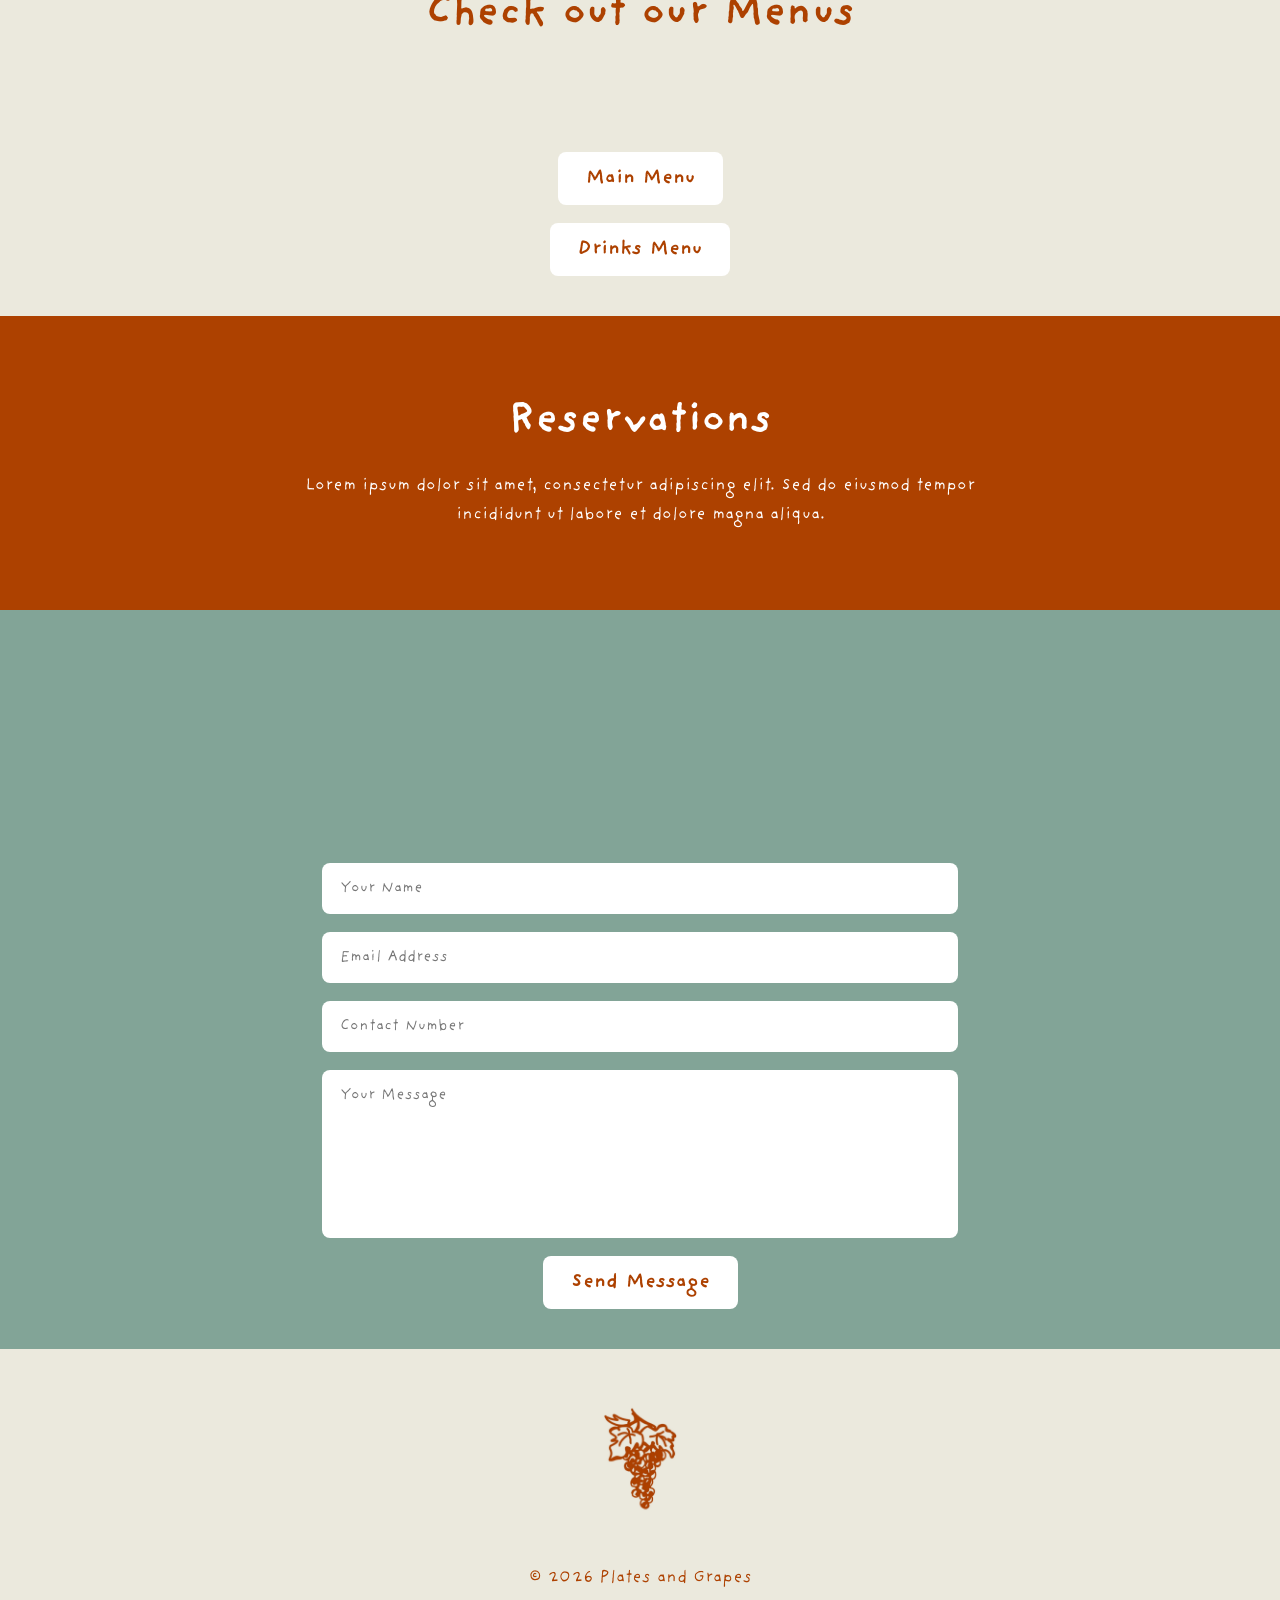
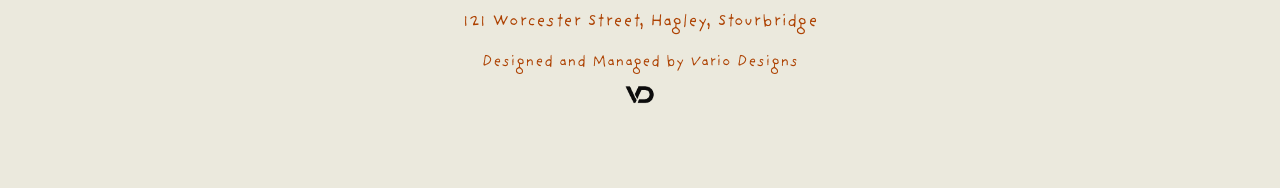
==== commit 62e59f7d: "Update homepage.html" ====
--- a/homepage.html
+++ b/homepage.html
@@ -21,7 +21,7 @@
     <link rel="icon" type="image/png" sizes="96x96" href="images/favicons/favicon-96x96.png">
     <link rel="icon" type="image/png" sizes="16x16" href="images/favicons/favicon-16x16.png">
 
-    <link rel="manifest" href="/favicons/manifest.json">
+    <link rel="manifest" href="/favicons/site.webmanifest">
 
     <meta name="msapplication-TileColor" content="#ffffff">
     <meta name="msapplication-TileImage" content="/favicons/ms-icon-144x144.png">
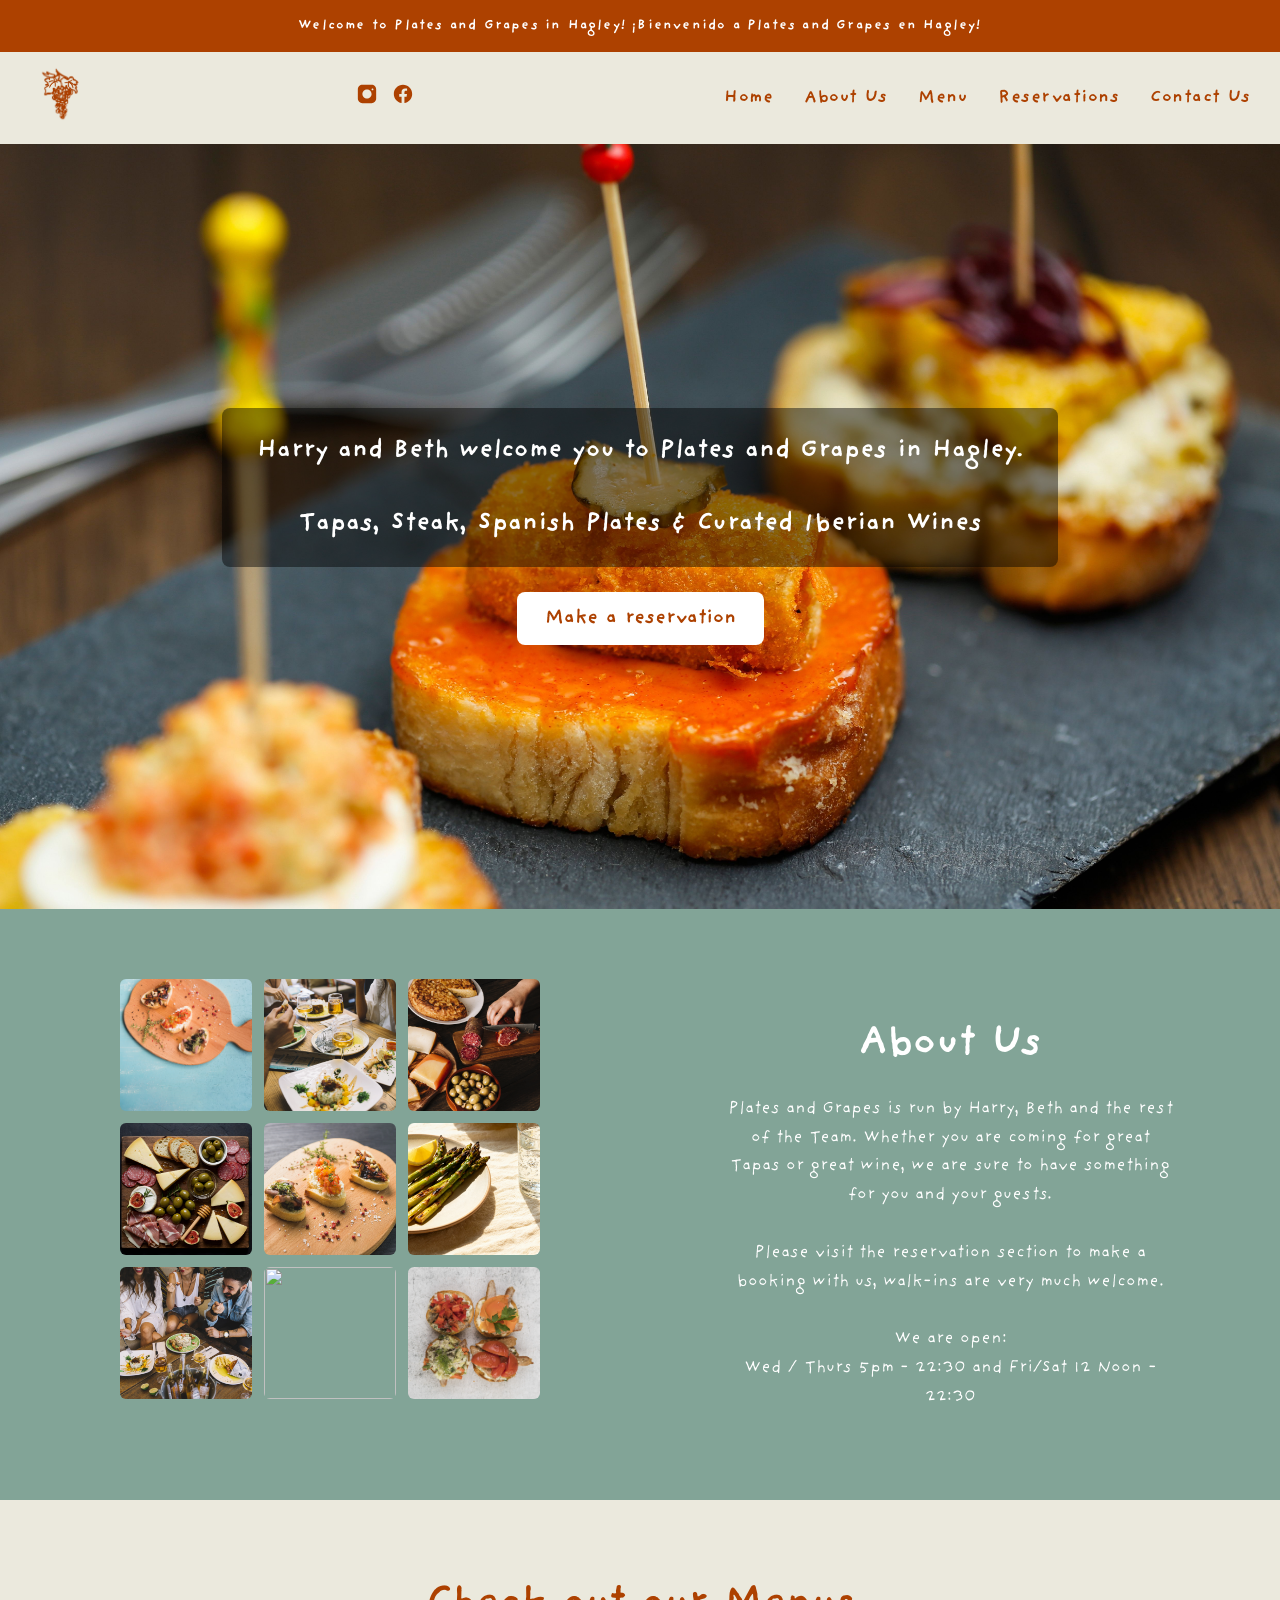
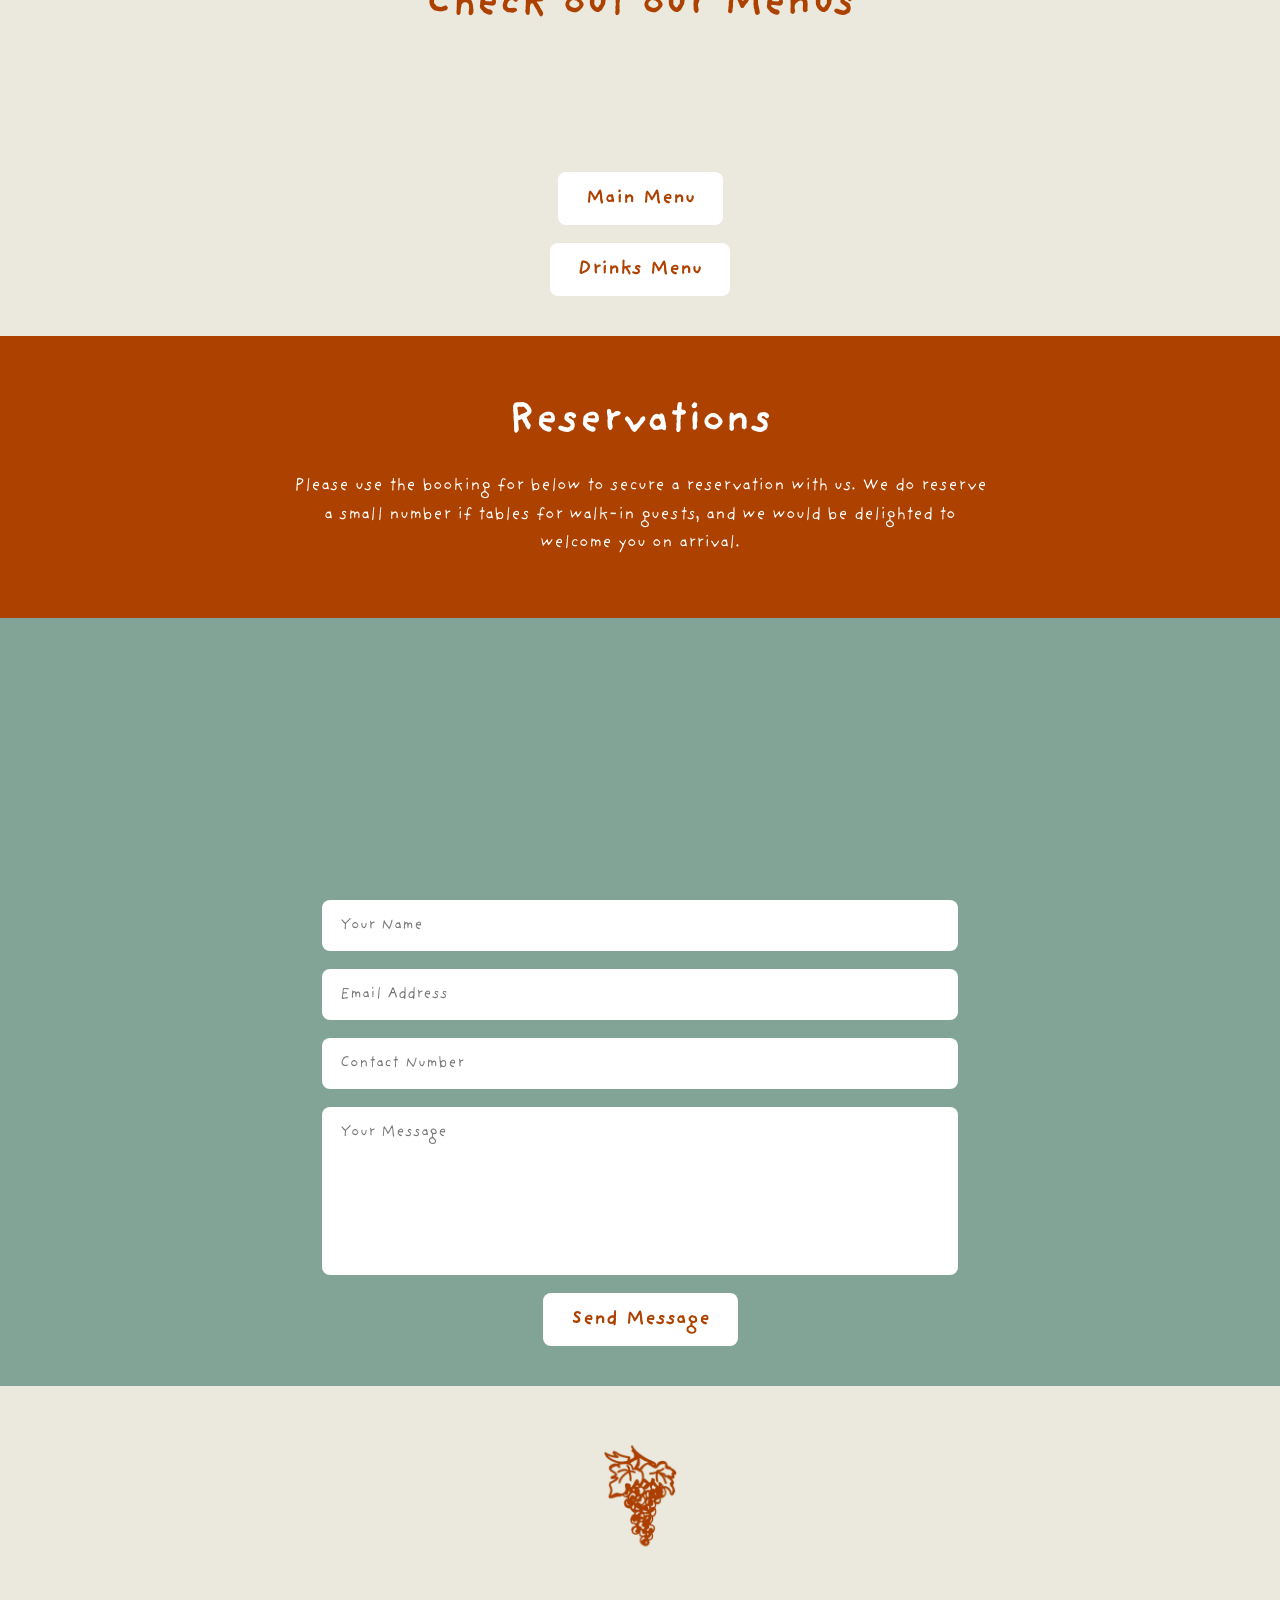
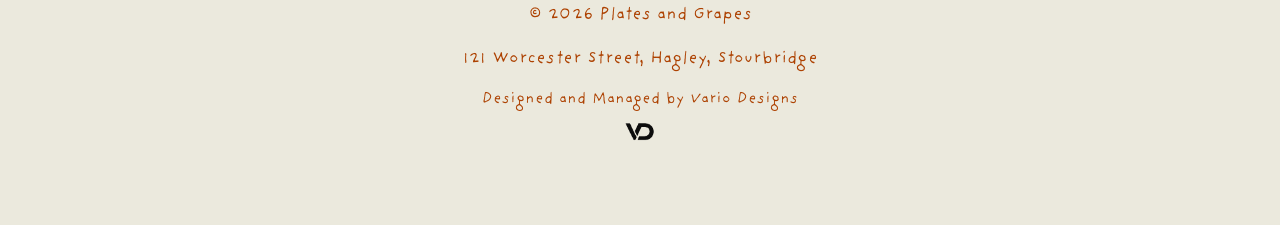
==== commit ae7e11be: "updates" ====
--- a/homepage.html
+++ b/homepage.html
@@ -137,10 +137,10 @@
         <div class="about-text">
             <h2>About Us</h2>
             <p>
-                Lorem ipsum dolor sit amet, consectetur adipiscing elit. 
-                Sed do eiusmod tempor incididunt ut labore et dolore magna aliqua. 
-                Ut enim ad minim veniam, quis nostrud exercitation ullamco laboris 
-                nisi ut aliquip ex ea commodo consequat.
+                Plates and Grapes is run by Harry, Beth and the rest of the Team.
+                Whether you are coming for great Tapas or great wine, we are sure to have something for you and your guests.<br><br> 
+                Please visit the reservation section to make a booking with us, walk-ins are very much welcome.<br><br>
+                We are open:<br>Wed / Thurs 5pm - 22:30 and Fri/Sat 12 Noon - 22:30
             </p>
         </div>
     </div>
@@ -154,8 +154,8 @@
     <div class="menu-intro-container">
         <h2>Check out our Menus</h2>
         <p>
-            Lorem ipsum dolor sit amet, consectetur adipiscing elit. 
-            Sed do eiusmod tempor incididunt ut labore et dolore magna aliqua.
+            Please find below sample food and drink menus for you to view.
+            Please be advised this menu may change, however you are sure to find something for everyone.
         </p>
 <div class="menu-buttons">
     <a href="menu.html" class="menu-btn">Main Menu</a>
@@ -170,8 +170,8 @@
     <div class="reservations-container">
         <h2>Reservations</h2>
         <p>
-            Lorem ipsum dolor sit amet, consectetur adipiscing elit. 
-            Sed do eiusmod tempor incididunt ut labore et dolore magna aliqua.
+            Please use the booking for below to secure a reservation with us.
+            We do reserve a small number if tables for walk-in guests, and we would be delighted to welcome you on arrival.
         </p>
 
         <!-- Placeholder for reservation widget -->
@@ -184,8 +184,8 @@
     <div class="contact-container">
         <h2>Contact Us</h2>
         <p>
-            Lorem ipsum dolor sit amet, consectetur adipiscing elit. 
-            Sed do eiusmod tempor incididunt ut labore et dolore magna aliqua.
+            Please note that we currently don't have a telephone number. 
+            We aim to respond to all enquiries within 1-3 days, and appreciate your patience during busy periods.
         </p>
 
         <form class="contact-form">
--- a/css/mainstyle.css
+++ b/css/mainstyle.css
@@ -280,7 +280,7 @@
 /* ABOUT US SECTION */
 .about-section {
     background: #82a497;
-    padding: 30px 0;
+    padding: 10px 0;
 }
 
 /* 50/50 SPLIT CONTAINER */
@@ -507,7 +507,7 @@
 /* RESERVATIONS SECTION */
 .reservations-section {
     background: #ad4100;
-    padding: 40px 0;
+    padding: 20px 0;
     text-align: center;
     color: white;
 }
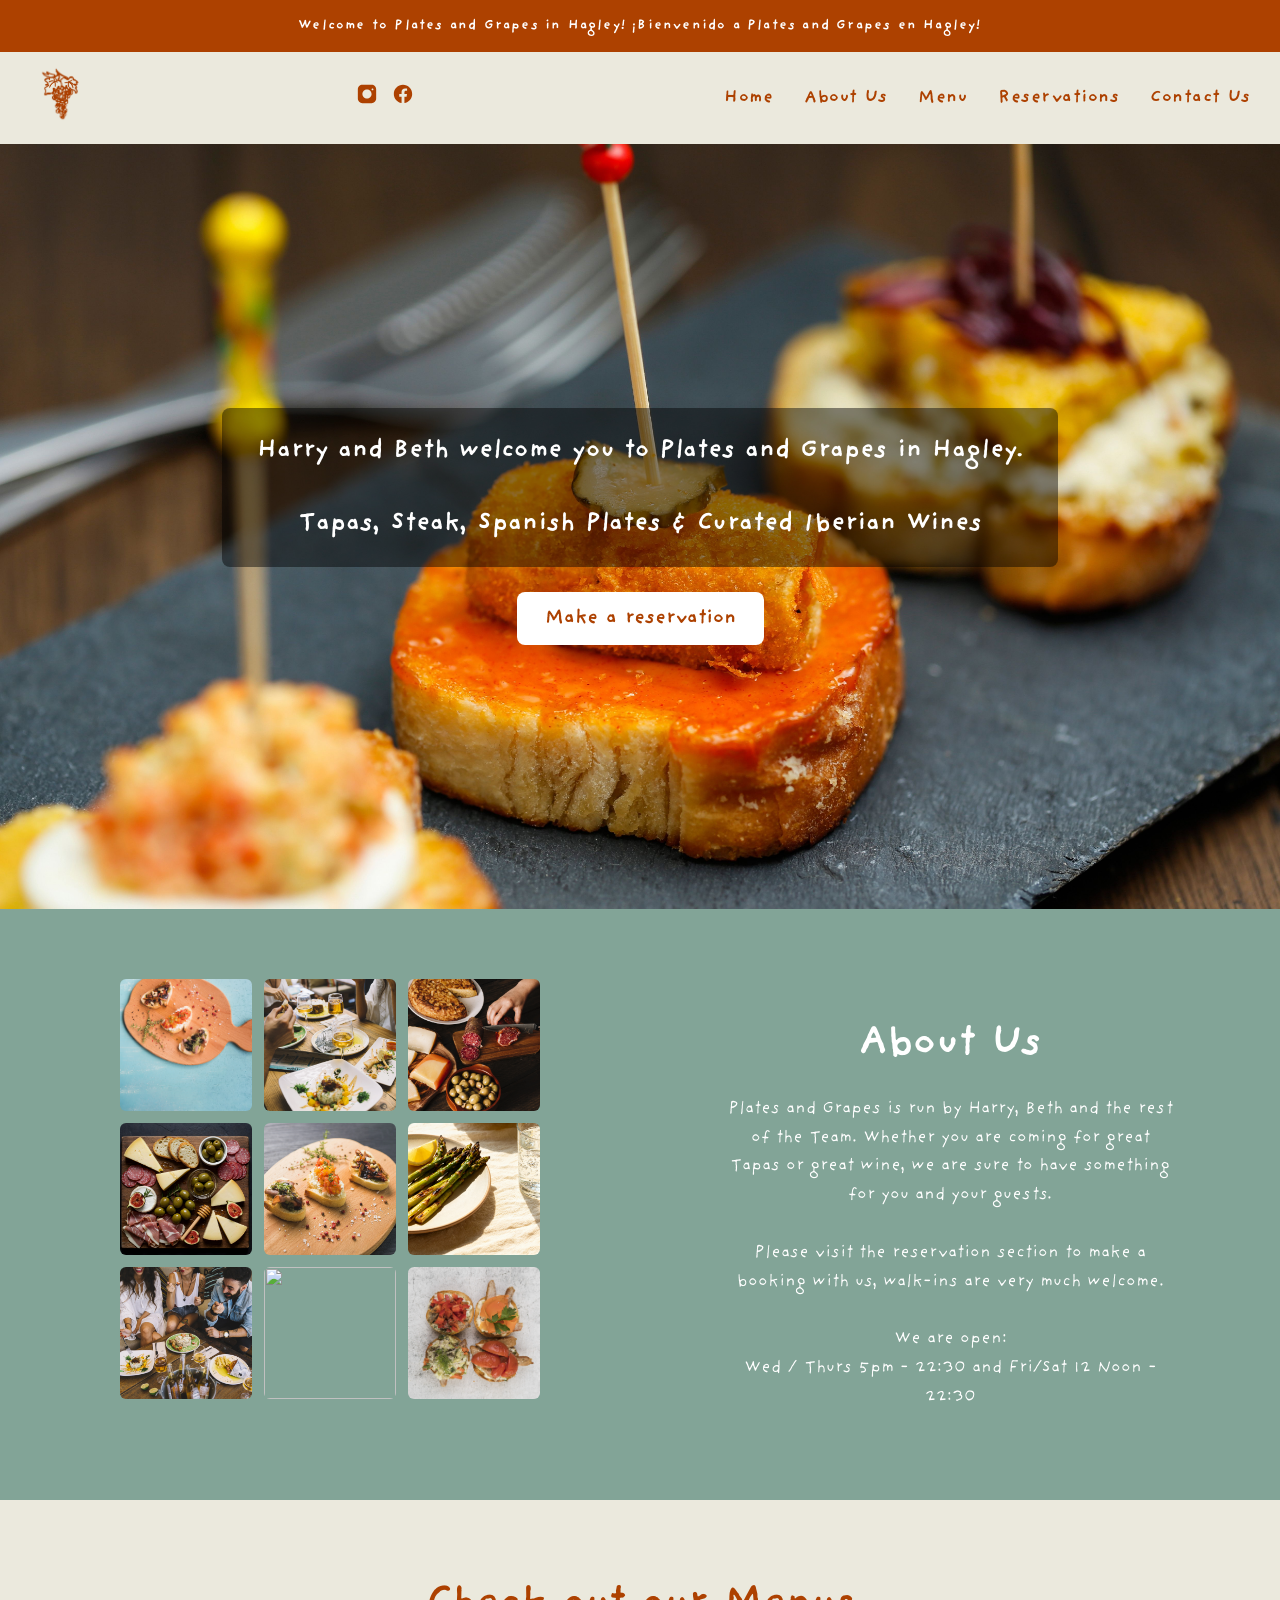
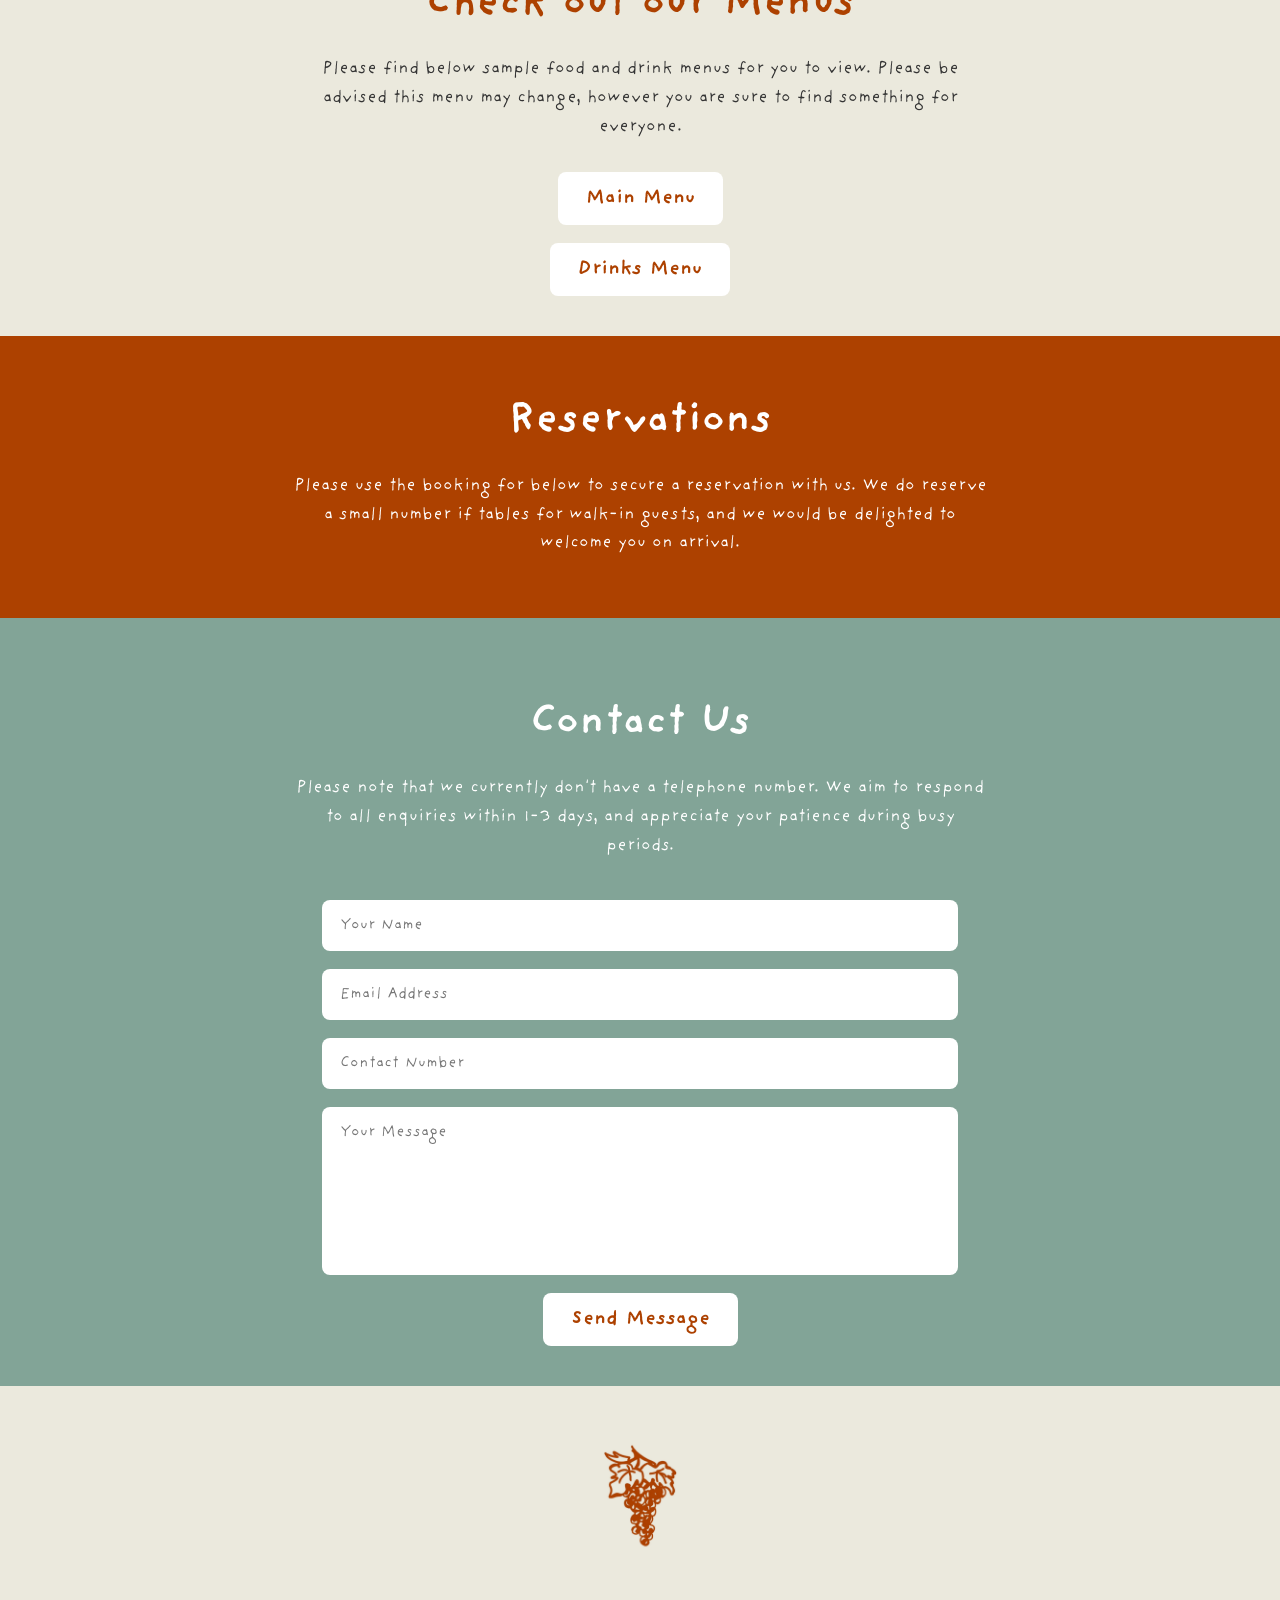
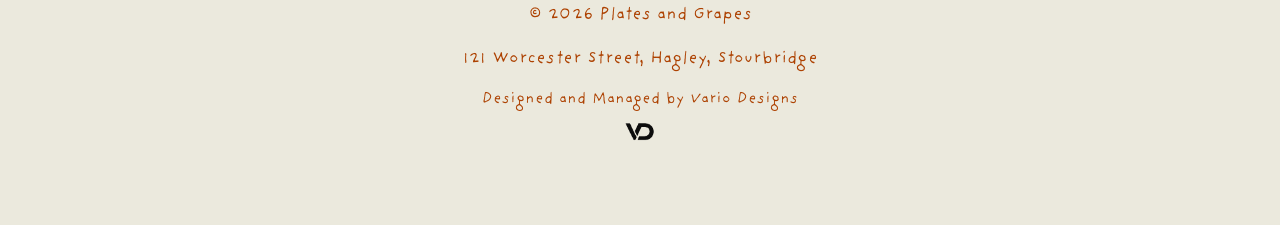
==== commit 507d2774: "Update homepage.html" ====
--- a/homepage.html
+++ b/homepage.html
@@ -273,7 +273,7 @@
 <script>
   window.SevenroomsWidget = window.SevenroomsWidget || [];
   window.SevenroomsWidget.push({
-    venueId: "YOUR_VENUE_ID_HERE",
+    venueId: "platesandgrapes",
     type: "reservations",
     targetId: "sevenrooms-widget",
     inline: true
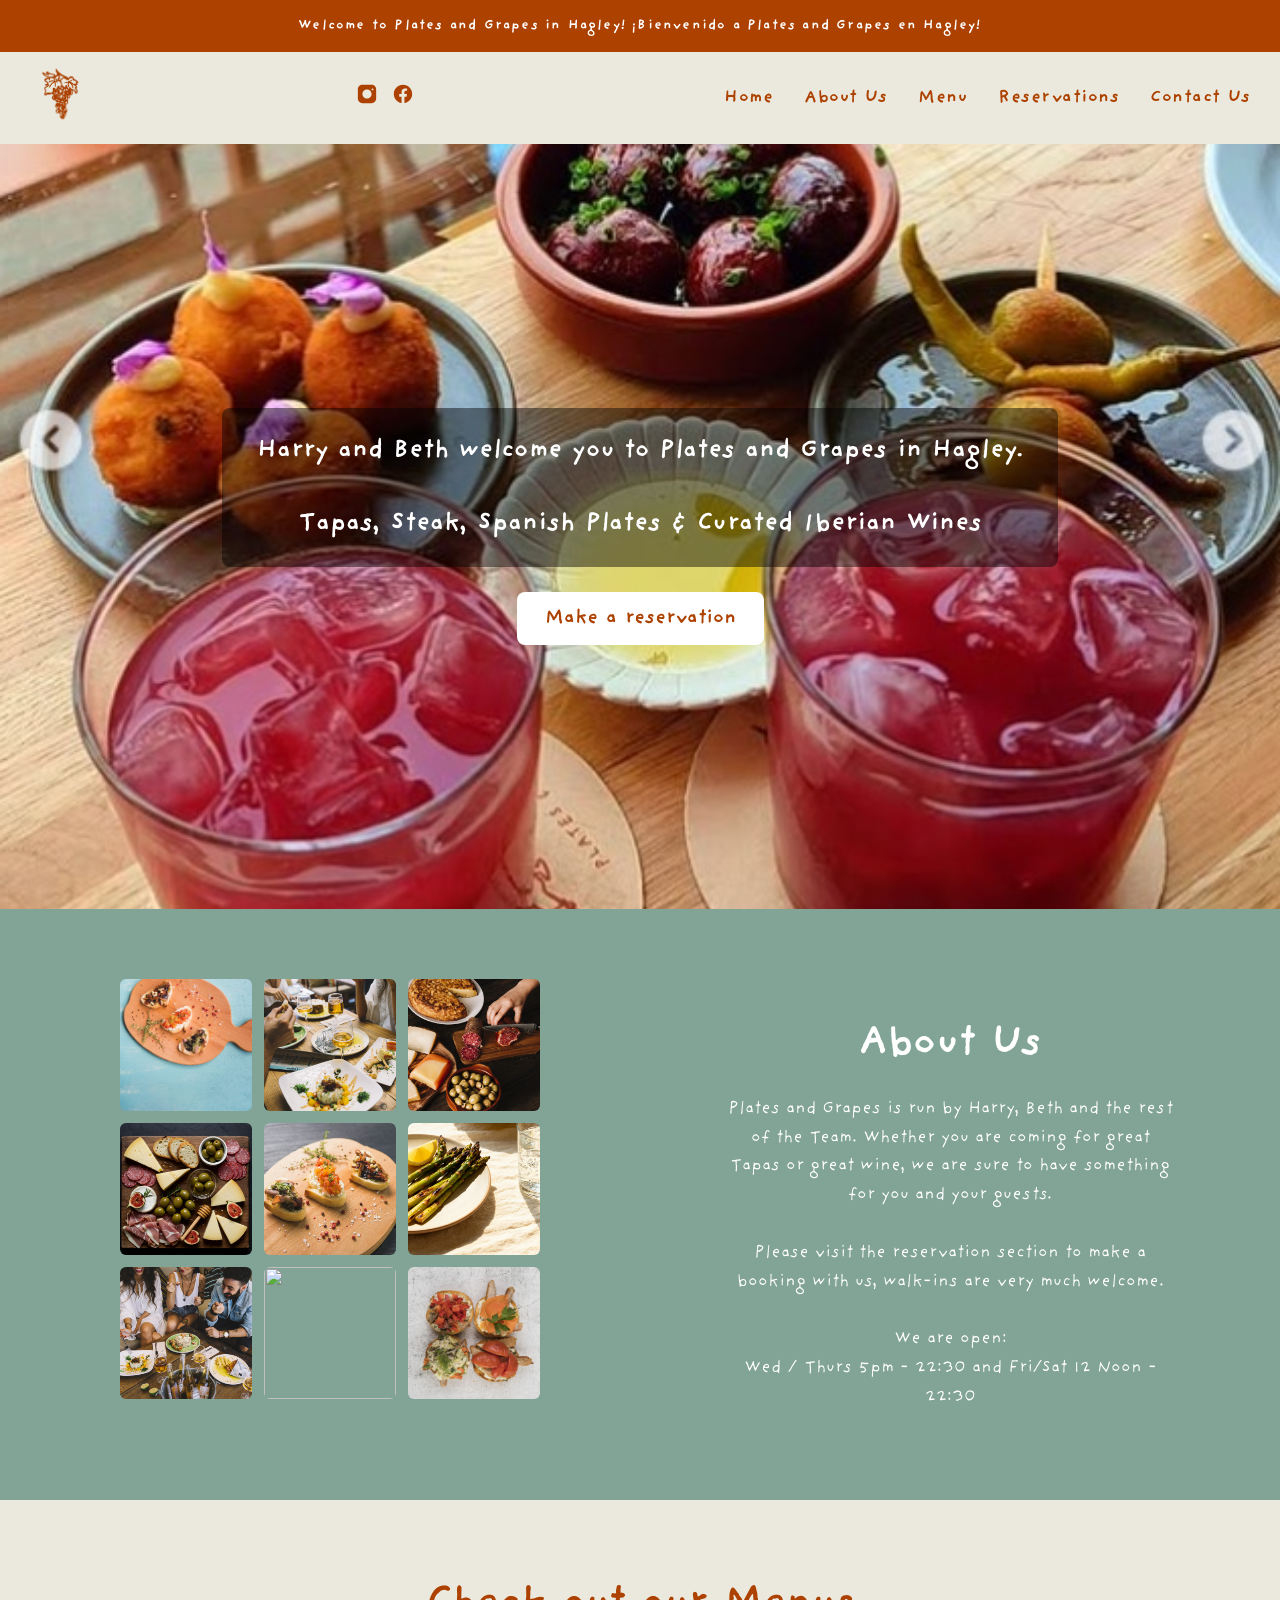
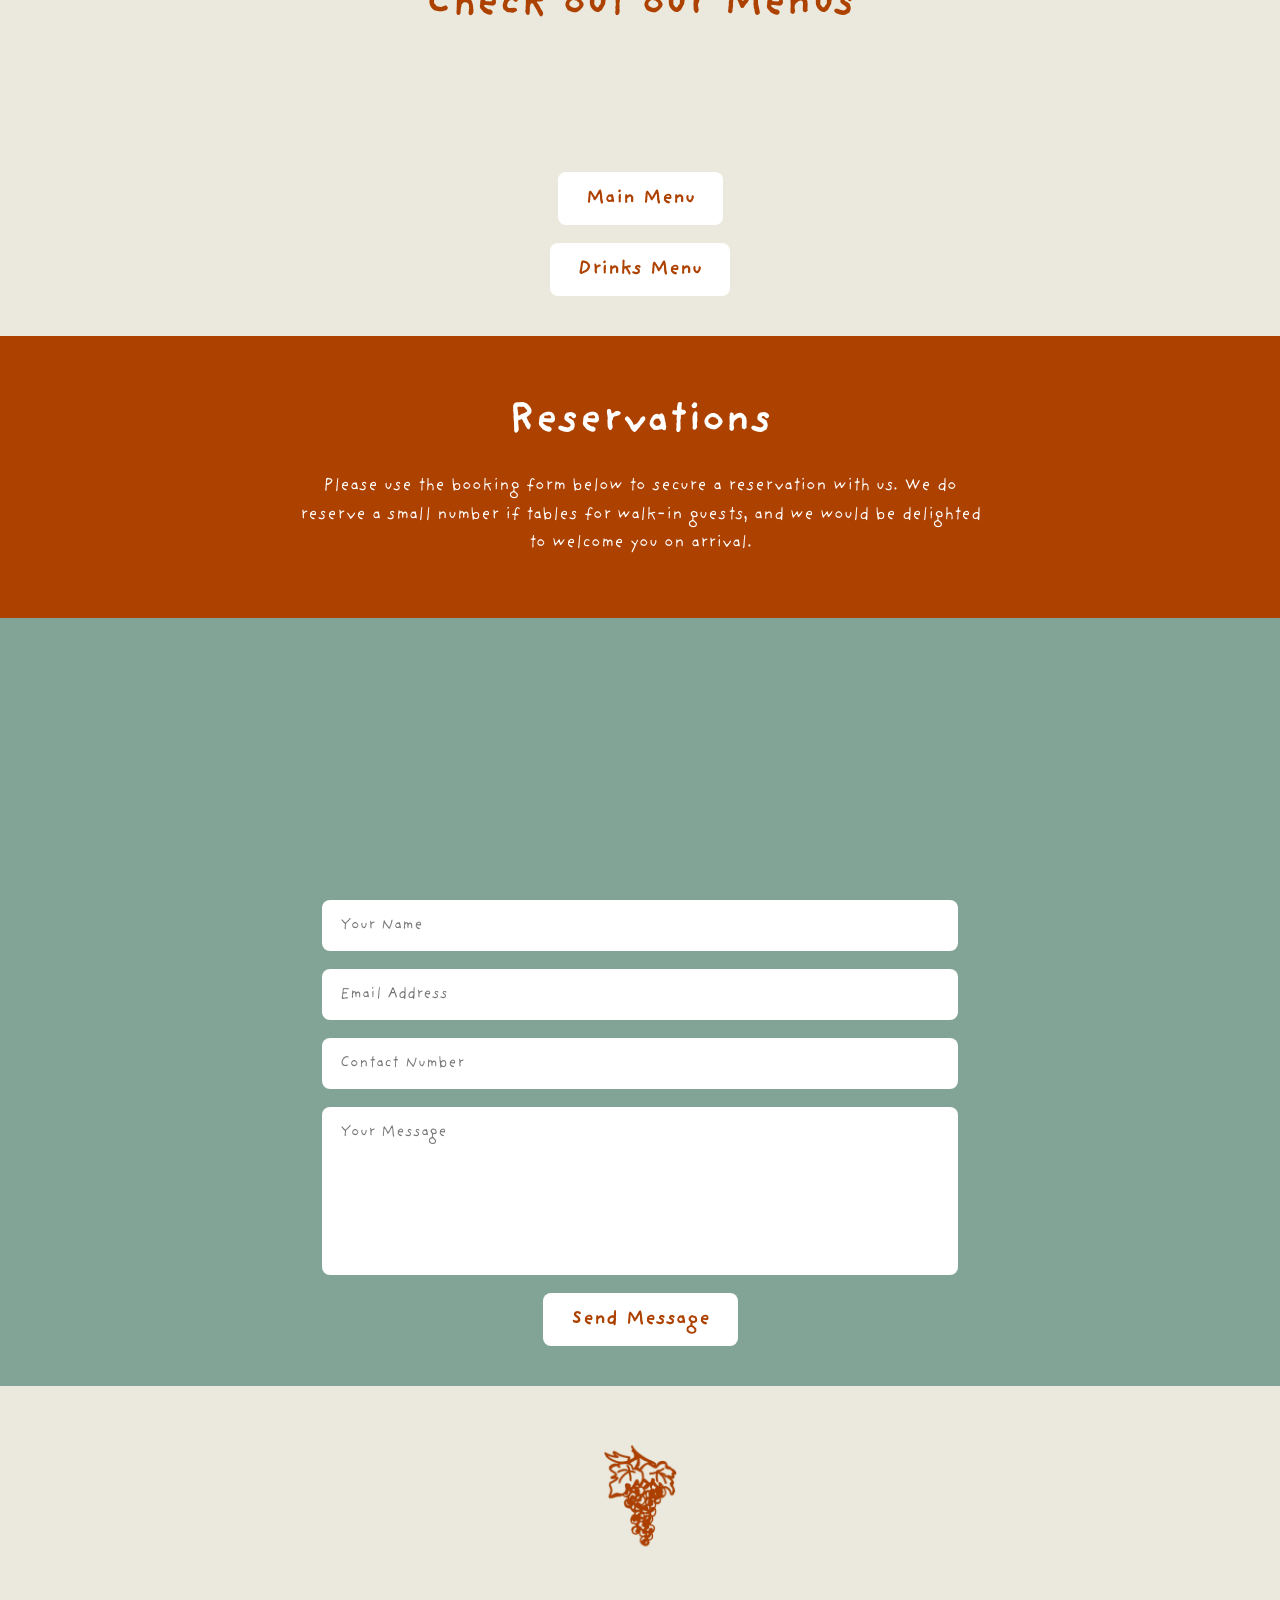
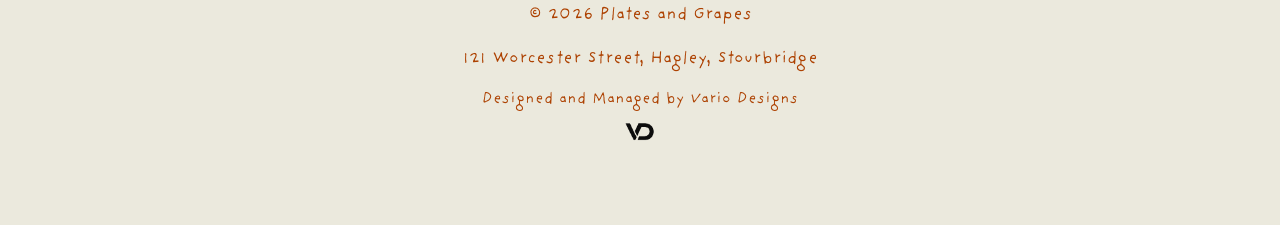
==== commit 2b39e8f1: "updates" ====
--- a/homepage.html
+++ b/homepage.html
@@ -170,7 +170,7 @@
     <div class="reservations-container">
         <h2>Reservations</h2>
         <p>
-            Please use the booking for below to secure a reservation with us.
+            Please use the booking form below to secure a reservation with us.
             We do reserve a small number if tables for walk-in guests, and we would be delighted to welcome you on arrival.
         </p>
 
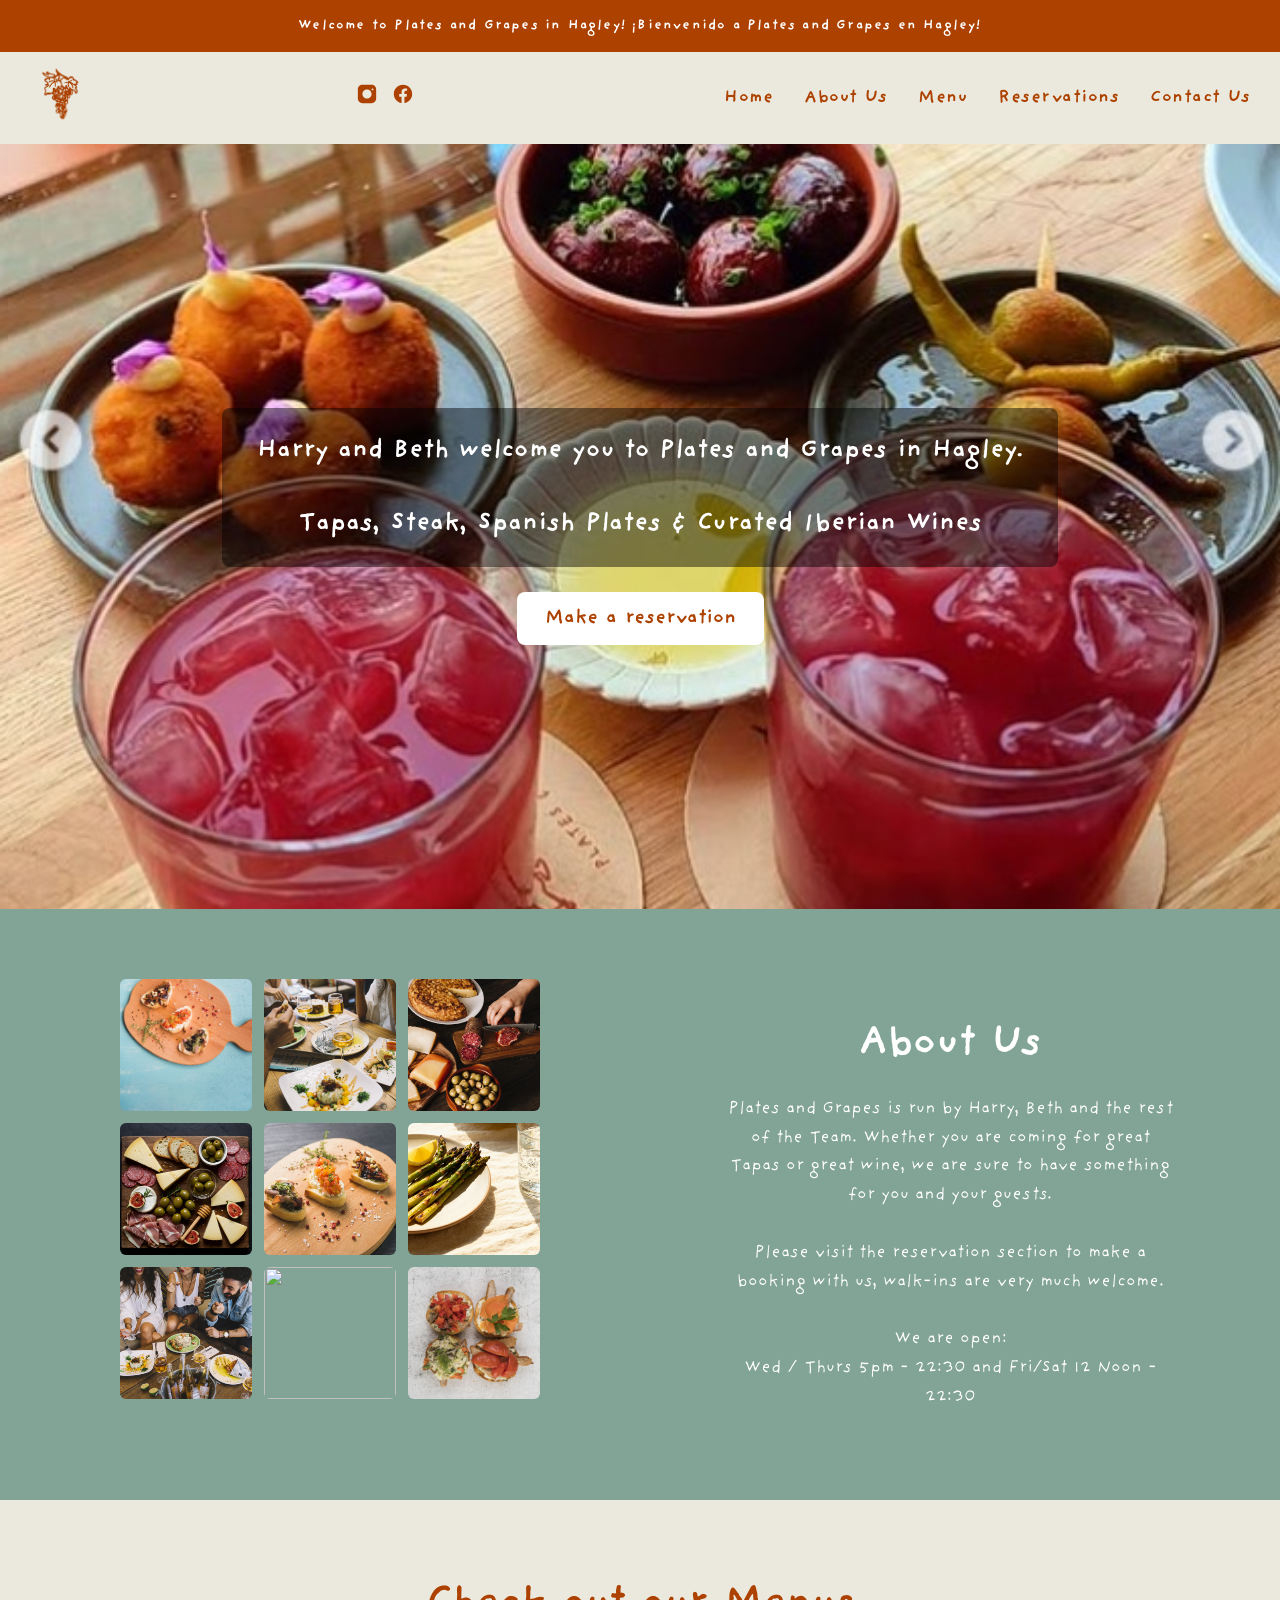
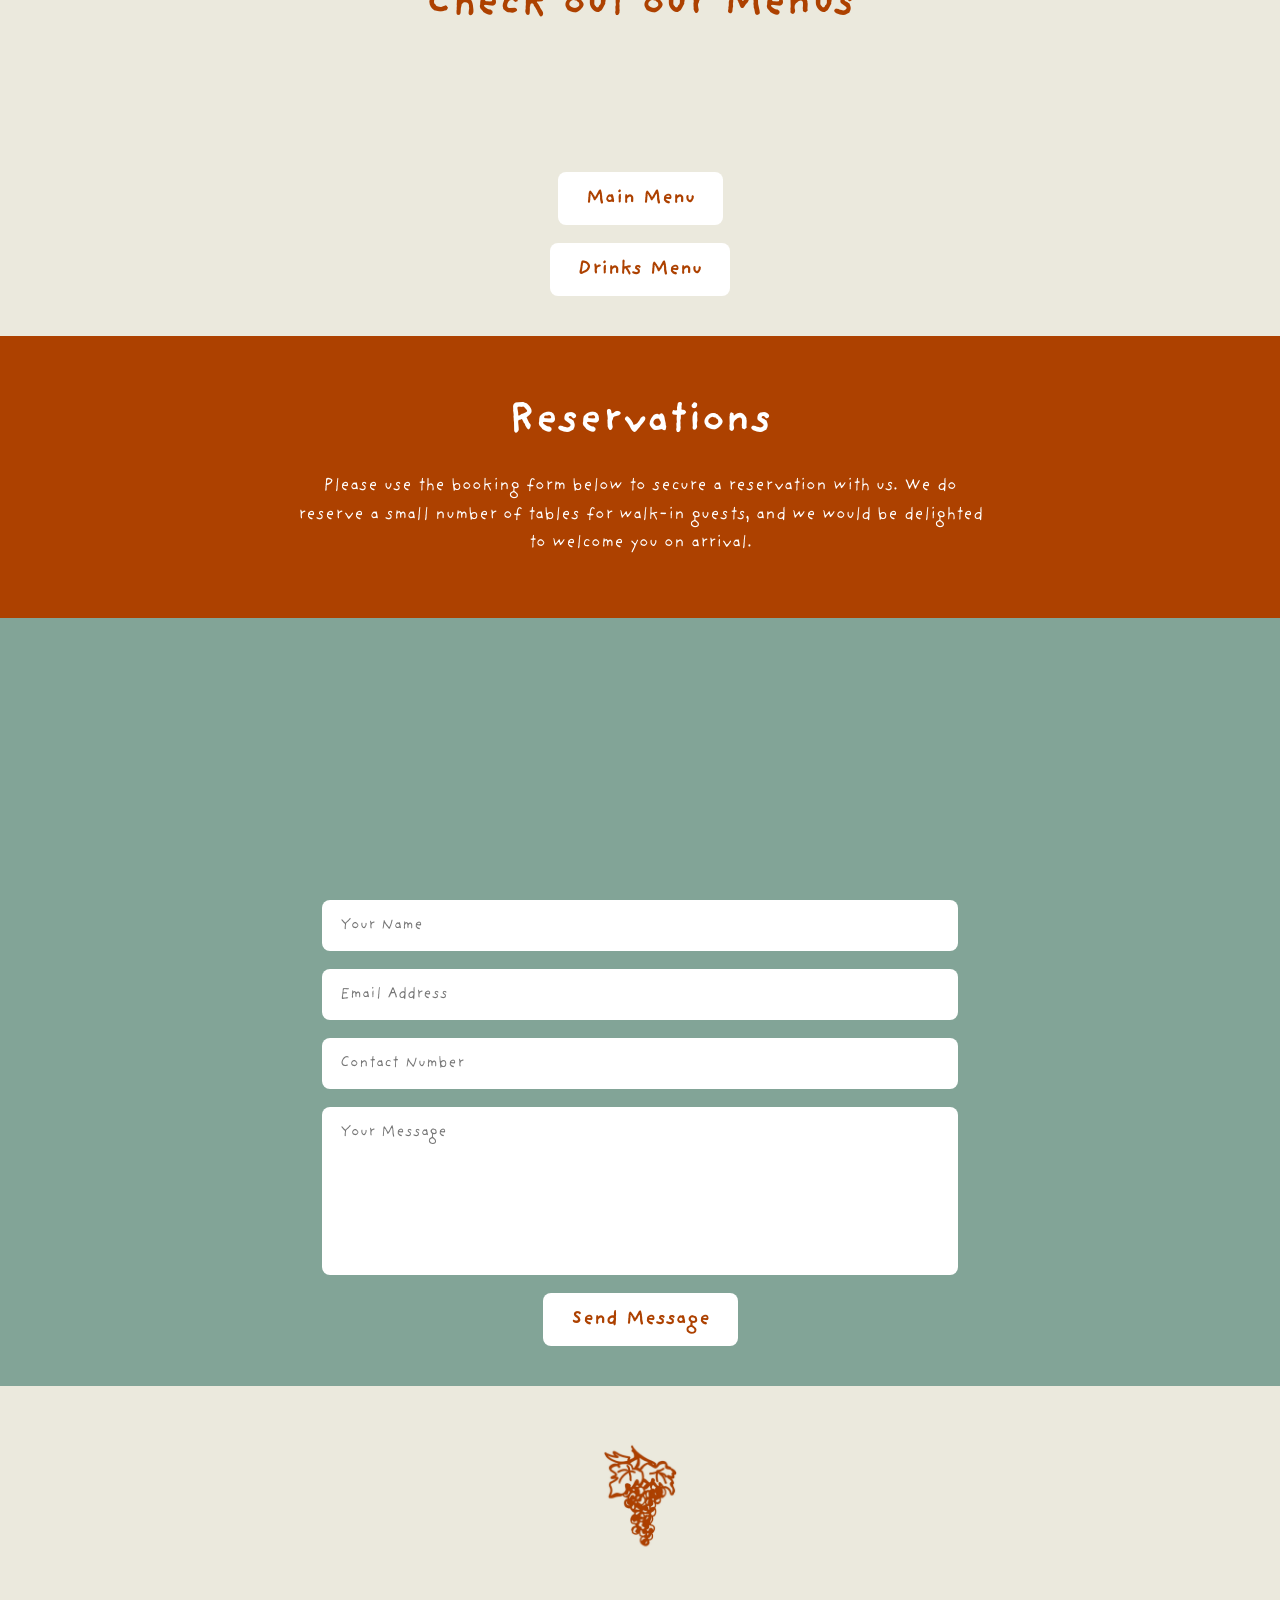
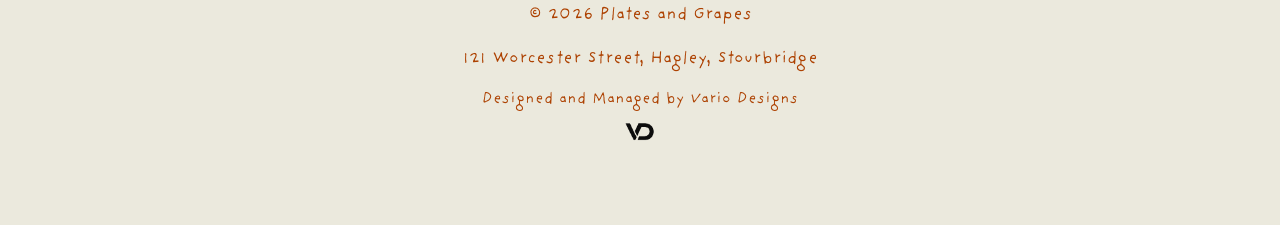
==== commit be0a1915: "updates" ====
--- a/homepage.html
+++ b/homepage.html
@@ -21,7 +21,7 @@
     <link rel="icon" type="image/png" sizes="96x96" href="images/favicons/favicon-96x96.png">
     <link rel="icon" type="image/png" sizes="16x16" href="images/favicons/favicon-16x16.png">
 
-    <link rel="manifest" href="/favicons/site.webmanifest">
+    <link rel="manifest" href="images/favicons/site.webmanifest">
 
     <meta name="msapplication-TileColor" content="#ffffff">
     <meta name="msapplication-TileImage" content="/favicons/ms-icon-144x144.png">
@@ -158,8 +158,8 @@
             Please be advised this menu may change, however you are sure to find something for everyone.
         </p>
 <div class="menu-buttons">
-    <a href="menu.html" class="menu-btn">Main Menu</a>
-    <a href="drinks.html" class="menu-btn">Drinks Menu</a>
+    <a href="mainmenu.pdf" class="menu-btn" target="_blank">Main Menu</a>
+    <a href="drinksmenu.pdf" class="menu-btn" target="_blank">Drinks Menu</a>
 </div>
 
     </div>
@@ -171,10 +171,9 @@
         <h2>Reservations</h2>
         <p>
             Please use the booking form below to secure a reservation with us.
-            We do reserve a small number if tables for walk-in guests, and we would be delighted to welcome you on arrival.
-        </p>
-
-        <!-- Placeholder for reservation widget -->
+            We do reserve a small number of tables for walk-in guests, and we would be delighted to welcome you on arrival.
+        </p>
+
        <div id="sevenrooms-widget"></div>
     </div>
 </section>
@@ -254,11 +253,6 @@
 });
 </script>
 
-<!-- FULLSCREEN MENU VIEWER -->
-<div id="menu-viewer" class="menu-viewer">
-    <span class="menu-viewer-close"></span>
-    <img id="menu-viewer-img" src="" alt="Menu Image">
-</div>
 <script>
   (function(d, s, id) {
     var js, sr = d.getElementsByTagName(s)[0];
